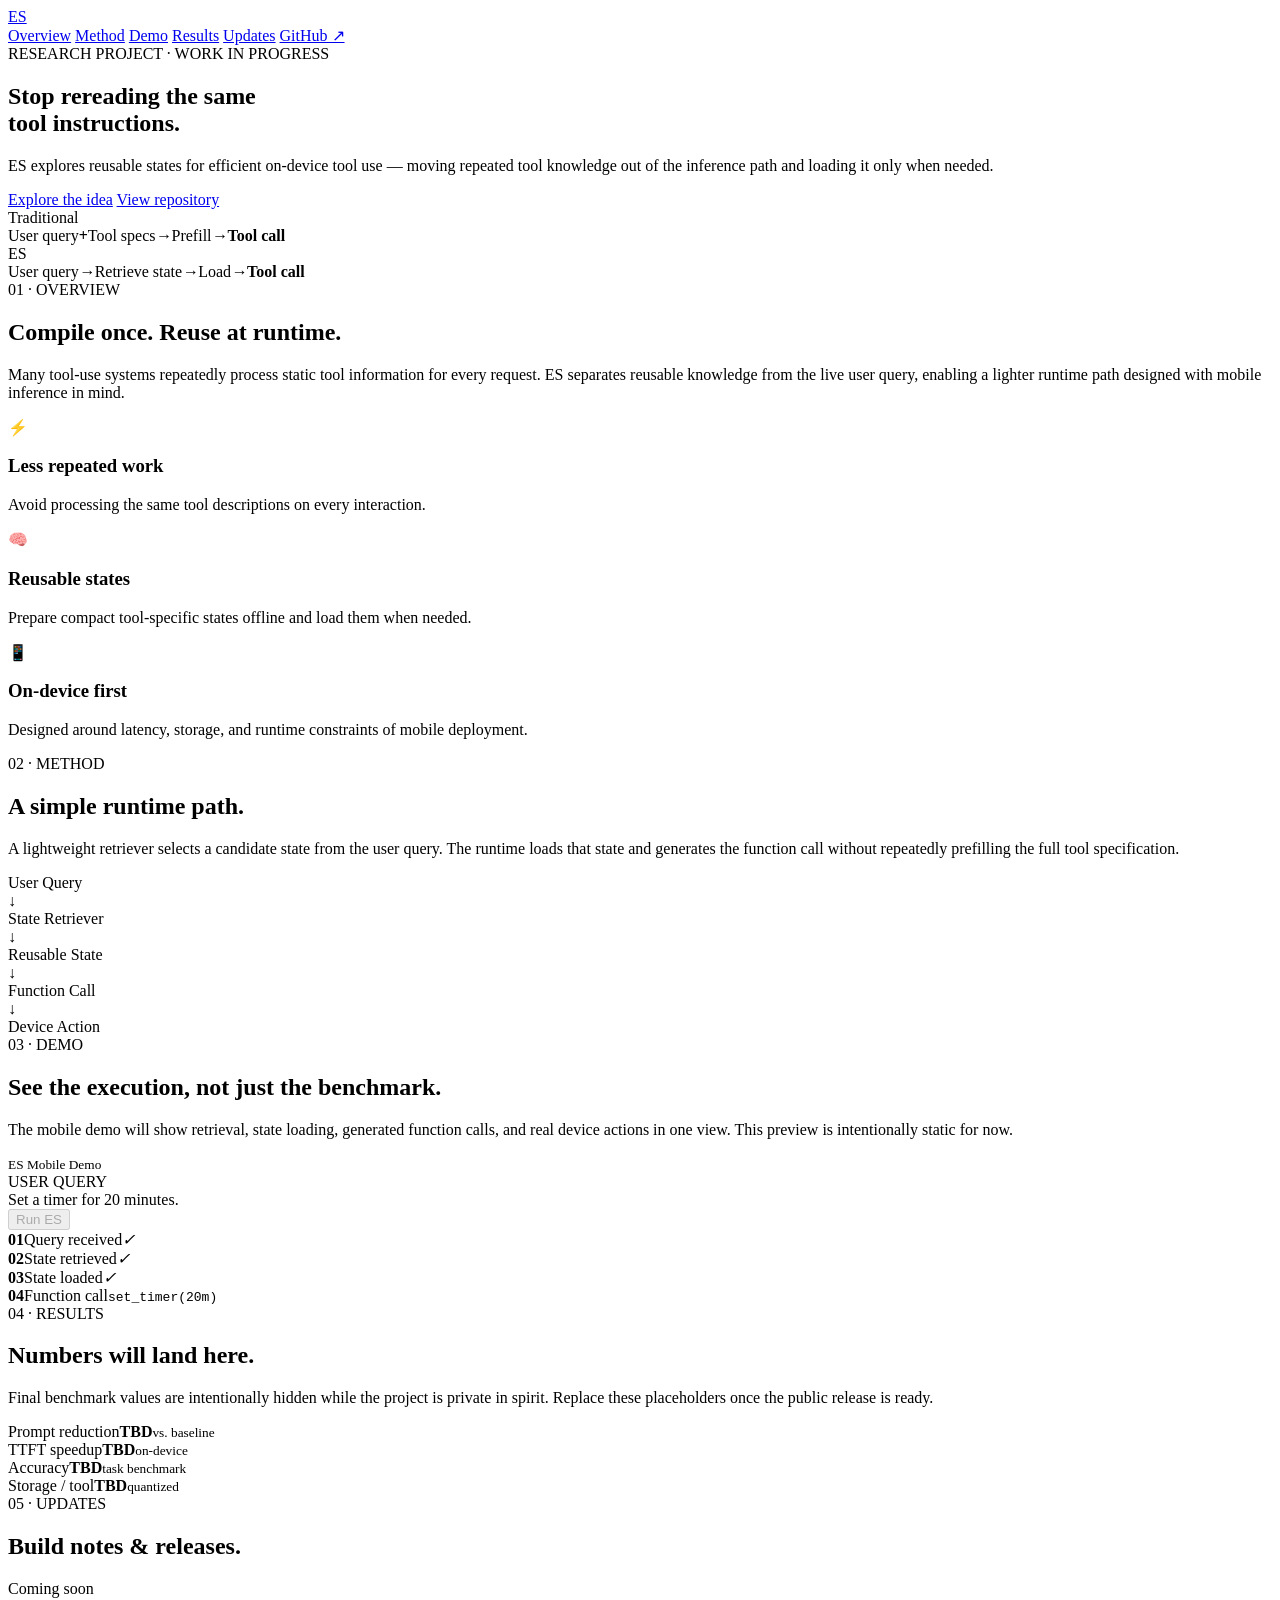
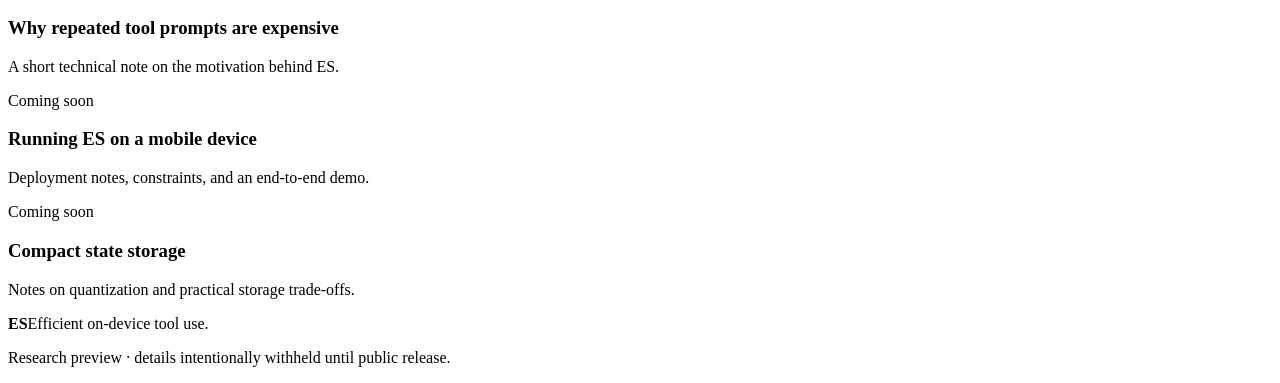
==== docs/index.html @ 01d941f5 "Add ES GitHub Pages homepage" ====
<!doctype html>
<html lang="en">
<head>
  <meta charset="utf-8" />
  <meta name="viewport" content="width=device-width, initial-scale=1" />
  <meta name="description" content="ES — efficient on-device tool use via reusable states." />
  <title>ES — Efficient On-Device Tool Use</title>
  <link rel="preconnect" href="https://fonts.googleapis.com">
  <link rel="preconnect" href="https://fonts.gstatic.com" crossorigin>
  <link href="https://fonts.googleapis.com/css2?family=Inter:wght@400;500;600;700;800&family=JetBrains+Mono:wght@400;500&display=swap" rel="stylesheet">
  <link rel="stylesheet" href="./style.css" />
</head>
<body>
  <div class="noise"></div>
  <header class="nav shell">
    <a class="brand" href="#top">ES</a>
    <nav>
      <a href="#overview">Overview</a>
      <a href="#method">Method</a>
      <a href="#demo">Demo</a>
      <a href="#results">Results</a>
      <a href="#updates">Updates</a>
      <a class="github" href="https://github.com/Agent-SK/ES">GitHub ↗</a>
    </nav>
  </header>

  <main id="top">
    <section class="hero shell">
      <div class="eyebrow">RESEARCH PROJECT · WORK IN PROGRESS</div>
      <h1>Stop rereading the same<br><span>tool instructions.</span></h1>
      <p class="lead">ES explores reusable states for efficient on-device tool use — moving repeated tool knowledge out of the inference path and loading it only when needed.</p>
      <div class="cta-row">
        <a class="button primary" href="#method">Explore the idea</a>
        <a class="button secondary" href="https://github.com/Agent-SK/ES">View repository</a>
      </div>
      <div class="hero-card">
        <div class="lane old">
          <div class="lane-label">Traditional</div>
          <div class="pipeline"><span>User query</span><b>+</b><span>Tool specs</span><i>→</i><span>Prefill</span><i>→</i><strong>Tool call</strong></div>
        </div>
        <div class="divider"></div>
        <div class="lane new">
          <div class="lane-label">ES</div>
          <div class="pipeline"><span>User query</span><i>→</i><span>Retrieve state</span><i>→</i><span>Load</span><i>→</i><strong>Tool call</strong></div>
        </div>
      </div>
    </section>

    <section id="overview" class="section shell">
      <div class="section-kicker">01 · OVERVIEW</div>
      <h2>Compile once. Reuse at runtime.</h2>
      <p class="section-copy">Many tool-use systems repeatedly process static tool information for every request. ES separates reusable knowledge from the live user query, enabling a lighter runtime path designed with mobile inference in mind.</p>
      <div class="feature-grid">
        <article><div class="icon">⚡</div><h3>Less repeated work</h3><p>Avoid processing the same tool descriptions on every interaction.</p></article>
        <article><div class="icon">🧠</div><h3>Reusable states</h3><p>Prepare compact tool-specific states offline and load them when needed.</p></article>
        <article><div class="icon">📱</div><h3>On-device first</h3><p>Designed around latency, storage, and runtime constraints of mobile deployment.</p></article>
      </div>
    </section>

    <section id="method" class="section shell split">
      <div>
        <div class="section-kicker">02 · METHOD</div>
        <h2>A simple runtime path.</h2>
        <p class="section-copy">A lightweight retriever selects a candidate state from the user query. The runtime loads that state and generates the function call without repeatedly prefilling the full tool specification.</p>
      </div>
      <div class="flow-card">
        <div class="flow-node query">User Query</div>
        <div class="arrow">↓</div>
        <div class="flow-node">State Retriever</div>
        <div class="arrow">↓</div>
        <div class="flow-node accent">Reusable State</div>
        <div class="arrow">↓</div>
        <div class="flow-node">Function Call</div>
        <div class="arrow">↓</div>
        <div class="flow-node success">Device Action</div>
      </div>
    </section>

    <section id="demo" class="section shell">
      <div class="section-kicker">03 · DEMO</div>
      <h2>See the execution, not just the benchmark.</h2>
      <p class="section-copy">The mobile demo will show retrieval, state loading, generated function calls, and real device actions in one view. This preview is intentionally static for now.</p>
      <div class="demo-window">
        <div class="window-bar"><span></span><span></span><span></span><small>ES Mobile Demo</small></div>
        <div class="demo-content">
          <div class="phone-panel">
            <div class="phone-label">USER QUERY</div>
            <div class="query-box">Set a timer for 20 minutes.</div>
            <button disabled>Run ES</button>
          </div>
          <div class="trace-panel">
            <div class="trace active"><b>01</b><span>Query received</span><em>✓</em></div>
            <div class="trace active"><b>02</b><span>State retrieved</span><em>✓</em></div>
            <div class="trace active"><b>03</b><span>State loaded</span><em>✓</em></div>
            <div class="trace"><b>04</b><span>Function call</span><code>set_timer(20m)</code></div>
          </div>
        </div>
      </div>
    </section>

    <section id="results" class="section shell">
      <div class="section-kicker">04 · RESULTS</div>
      <h2>Numbers will land here.</h2>
      <p class="section-copy">Final benchmark values are intentionally hidden while the project is private in spirit. Replace these placeholders once the public release is ready.</p>
      <div class="metrics">
        <div class="metric"><span>Prompt reduction</span><strong>TBD</strong><small>vs. baseline</small></div>
        <div class="metric"><span>TTFT speedup</span><strong>TBD</strong><small>on-device</small></div>
        <div class="metric"><span>Accuracy</span><strong>TBD</strong><small>task benchmark</small></div>
        <div class="metric"><span>Storage / tool</span><strong>TBD</strong><small>quantized</small></div>
      </div>
    </section>

    <section id="updates" class="section shell">
      <div class="section-kicker">05 · UPDATES</div>
      <h2>Build notes & releases.</h2>
      <div class="posts">
        <article><time>Coming soon</time><h3>Why repeated tool prompts are expensive</h3><p>A short technical note on the motivation behind ES.</p></article>
        <article><time>Coming soon</time><h3>Running ES on a mobile device</h3><p>Deployment notes, constraints, and an end-to-end demo.</p></article>
        <article><time>Coming soon</time><h3>Compact state storage</h3><p>Notes on quantization and practical storage trade-offs.</p></article>
      </div>
    </section>
  </main>

  <footer class="shell">
    <div><b>ES</b><span>Efficient on-device tool use.</span></div>
    <p>Research preview · details intentionally withheld until public release.</p>
  </footer>
</body>
</html>
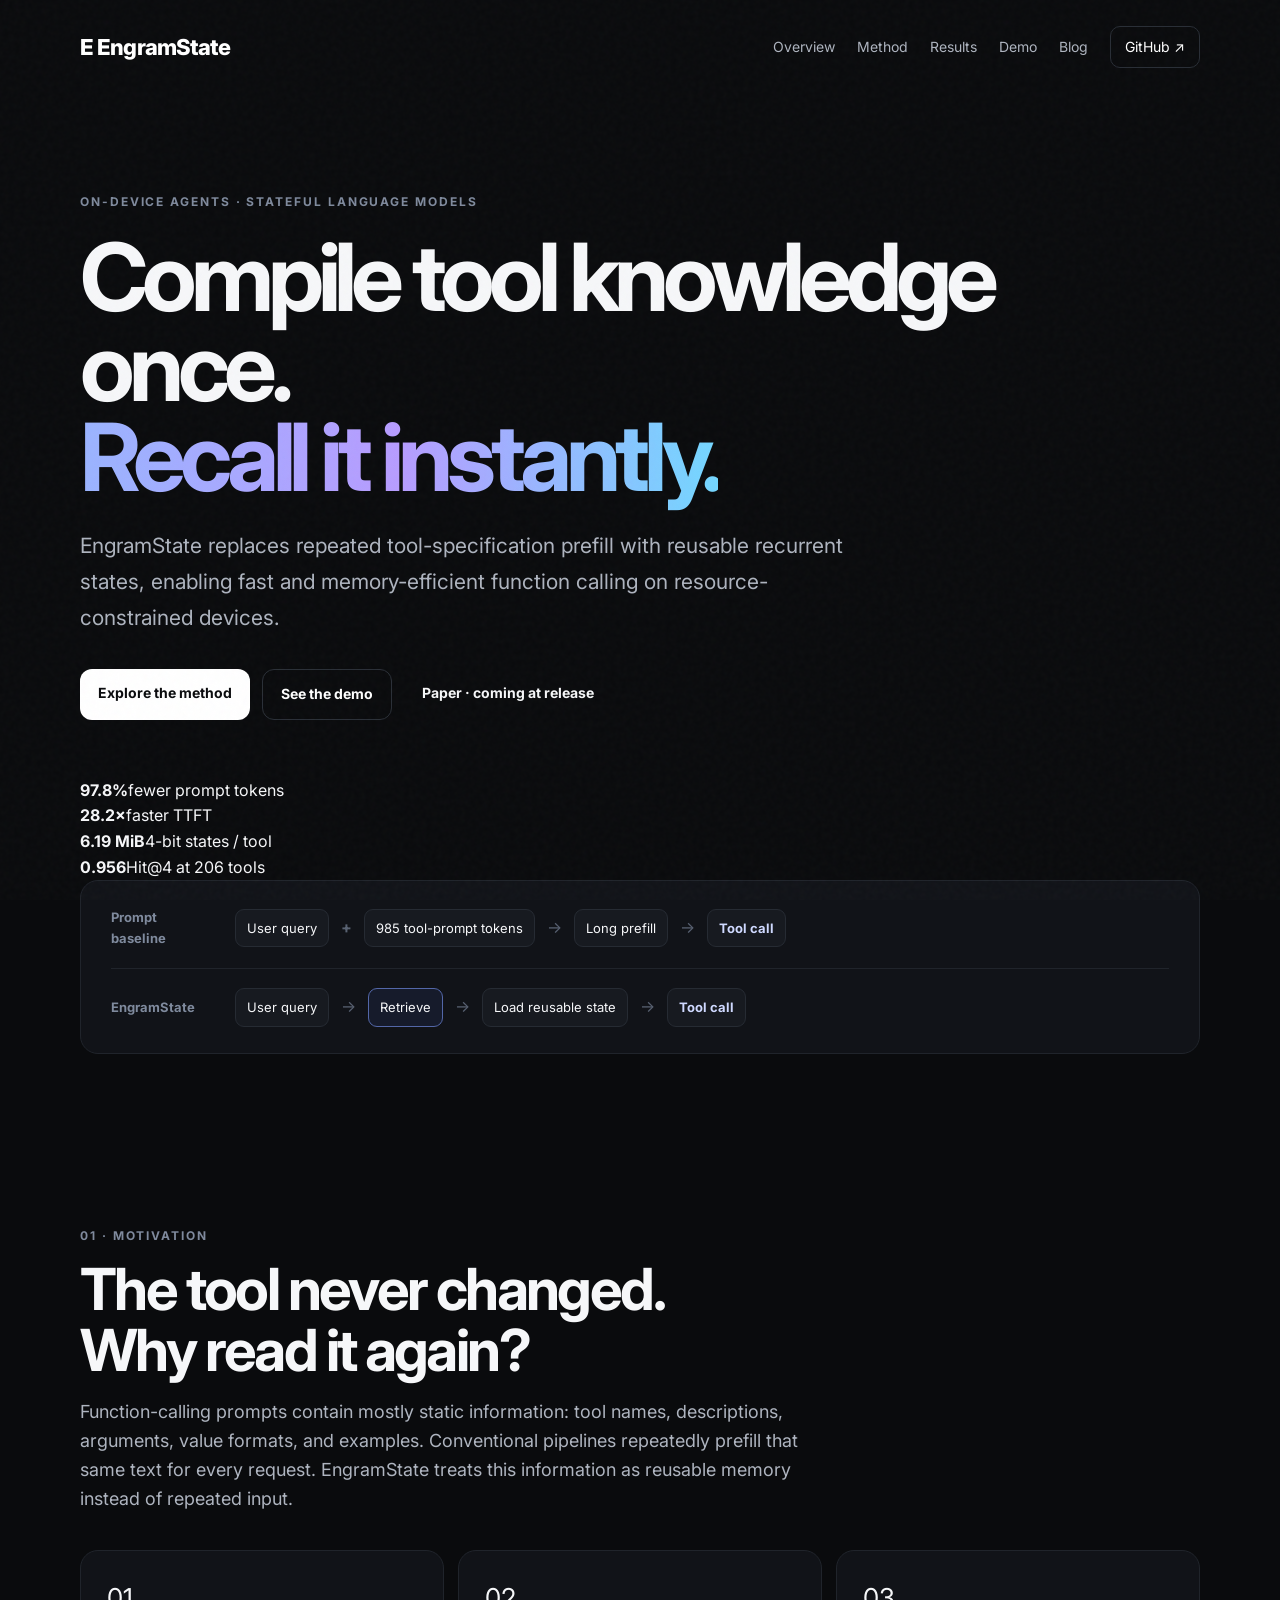
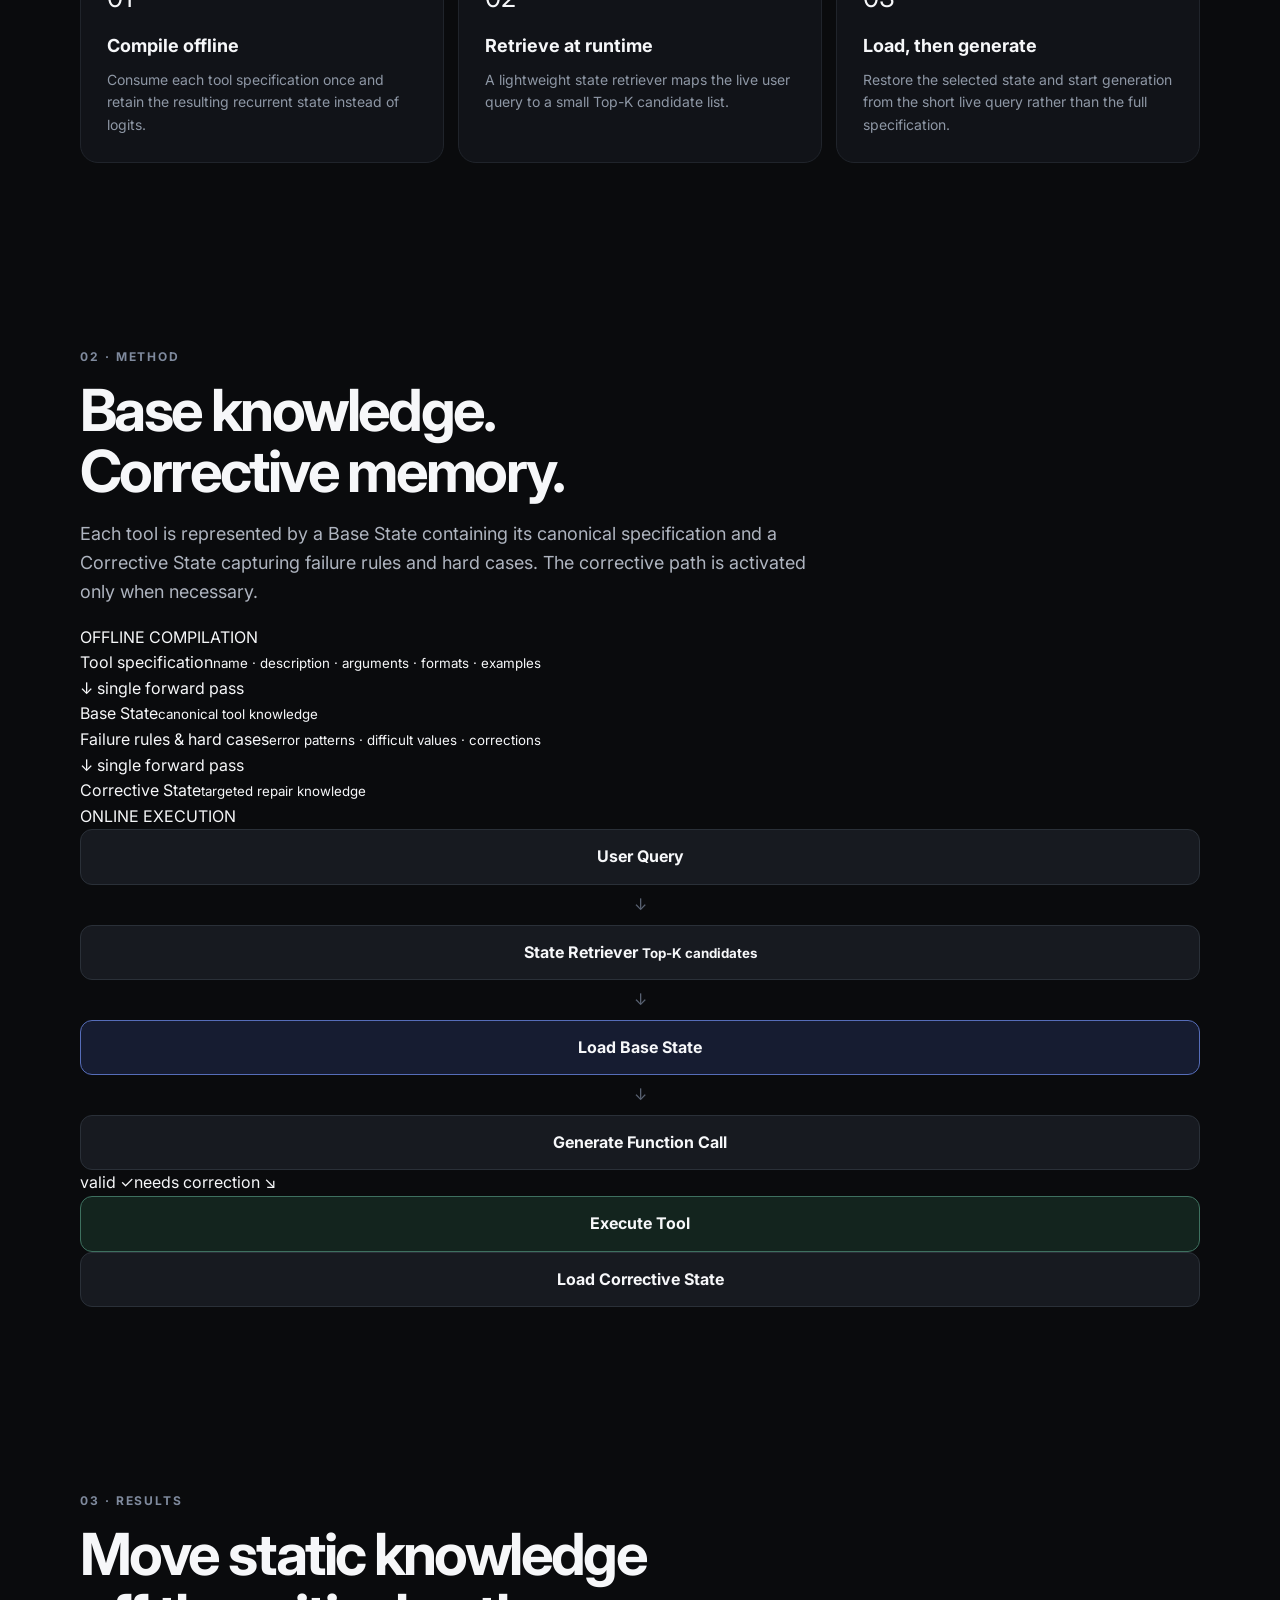
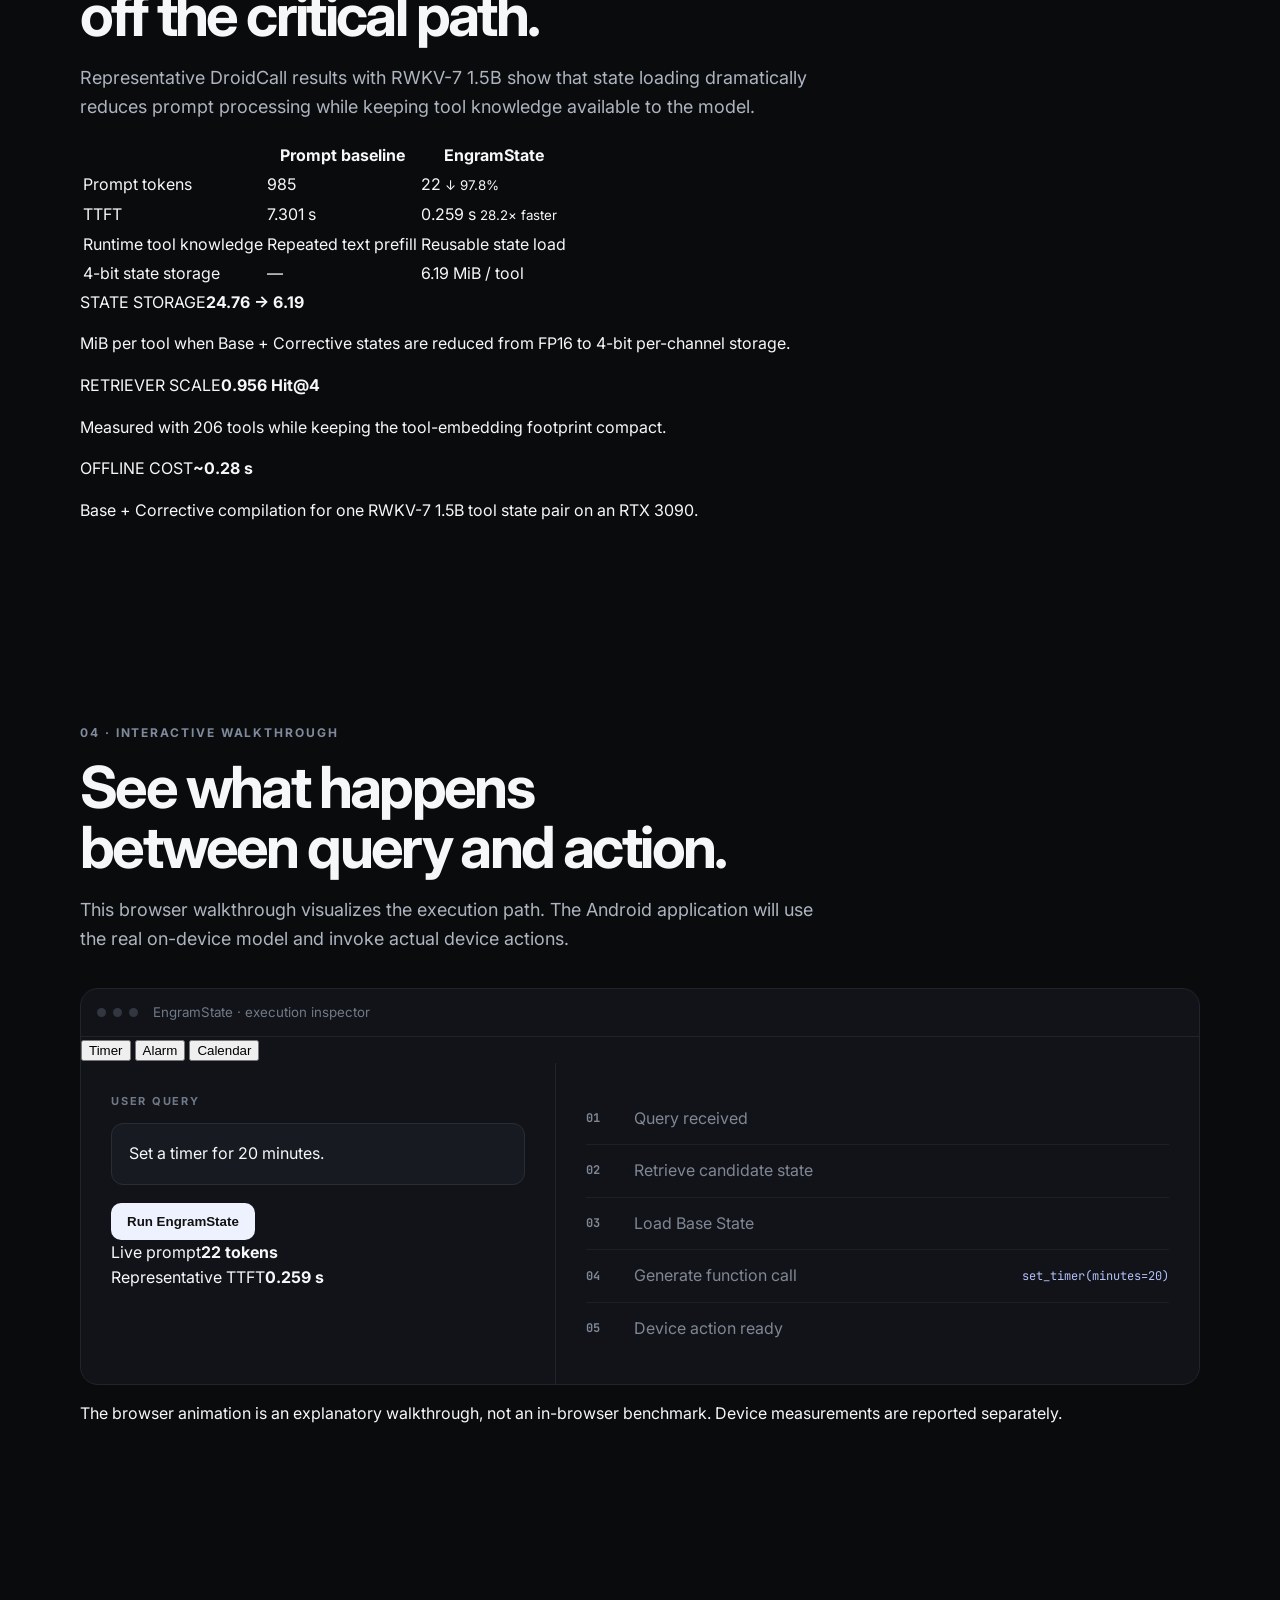
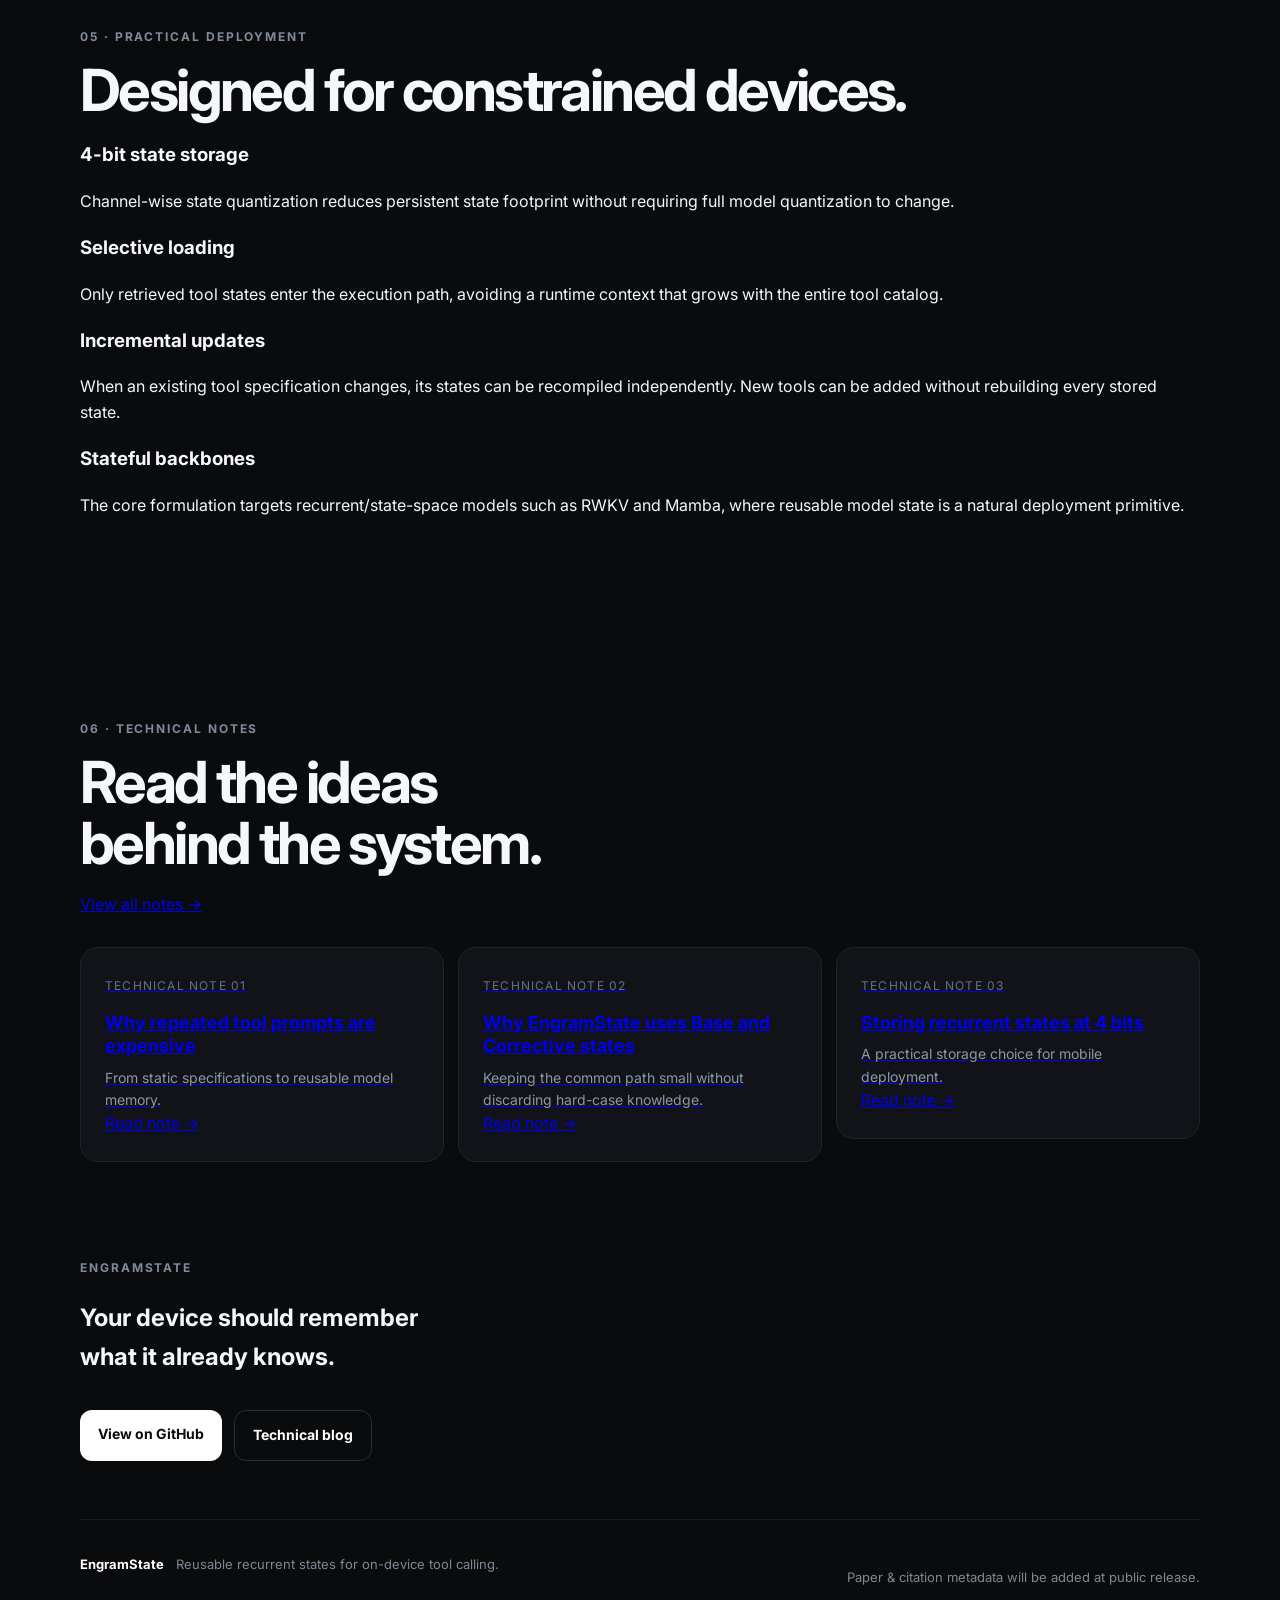
==== commit 73aa4a30: "Turn project page into EngramState release site" ====
--- a/docs/index.html
+++ b/docs/index.html
@@ -3,127 +3,192 @@
 <head>
   <meta charset="utf-8" />
   <meta name="viewport" content="width=device-width, initial-scale=1" />
-  <meta name="description" content="ES — efficient on-device tool use via reusable states." />
-  <title>ES — Efficient On-Device Tool Use</title>
+  <meta name="description" content="EngramState — reusable recurrent states for fast, memory-efficient on-device tool calling." />
+  <meta property="og:title" content="EngramState" />
+  <meta property="og:description" content="Compile tool knowledge once. Recall it instantly." />
+  <meta property="og:type" content="website" />
+  <title>EngramState — Reusable Recurrent States for On-Device Tool Calling</title>
   <link rel="preconnect" href="https://fonts.googleapis.com">
   <link rel="preconnect" href="https://fonts.gstatic.com" crossorigin>
-  <link href="https://fonts.googleapis.com/css2?family=Inter:wght@400;500;600;700;800&family=JetBrains+Mono:wght@400;500&display=swap" rel="stylesheet">
+  <link href="https://fonts.googleapis.com/css2?family=Inter:wght@400;500;600;700;800&family=JetBrains+Mono:wght@400;500;600&display=swap" rel="stylesheet">
   <link rel="stylesheet" href="./style.css" />
 </head>
 <body>
   <div class="noise"></div>
   <header class="nav shell">
-    <a class="brand" href="#top">ES</a>
+    <a class="brand" href="#top"><span class="brand-mark">E</span> EngramState</a>
     <nav>
       <a href="#overview">Overview</a>
       <a href="#method">Method</a>
+      <a href="#results">Results</a>
       <a href="#demo">Demo</a>
-      <a href="#results">Results</a>
-      <a href="#updates">Updates</a>
+      <a href="./blog/">Blog</a>
       <a class="github" href="https://github.com/Agent-SK/ES">GitHub ↗</a>
     </nav>
   </header>
 
   <main id="top">
     <section class="hero shell">
-      <div class="eyebrow">RESEARCH PROJECT · WORK IN PROGRESS</div>
-      <h1>Stop rereading the same<br><span>tool instructions.</span></h1>
-      <p class="lead">ES explores reusable states for efficient on-device tool use — moving repeated tool knowledge out of the inference path and loading it only when needed.</p>
+      <div class="eyebrow">ON-DEVICE AGENTS · STATEFUL LANGUAGE MODELS</div>
+      <h1>Compile tool knowledge once.<br><span>Recall it instantly.</span></h1>
+      <p class="lead">EngramState replaces repeated tool-specification prefill with reusable recurrent states, enabling fast and memory-efficient function calling on resource-constrained devices.</p>
       <div class="cta-row">
-        <a class="button primary" href="#method">Explore the idea</a>
-        <a class="button secondary" href="https://github.com/Agent-SK/ES">View repository</a>
+        <a class="button primary" href="#method">Explore the method</a>
+        <a class="button secondary" href="#demo">See the demo</a>
+        <a class="button ghost disabled" aria-disabled="true">Paper · coming at release</a>
       </div>
+
+      <div class="hero-metrics">
+        <div><strong>97.8%</strong><span>fewer prompt tokens</span></div>
+        <div><strong>28.2×</strong><span>faster TTFT</span></div>
+        <div><strong>6.19 MiB</strong><span>4-bit states / tool</span></div>
+        <div><strong>0.956</strong><span>Hit@4 at 206 tools</span></div>
+      </div>
+
       <div class="hero-card">
         <div class="lane old">
-          <div class="lane-label">Traditional</div>
-          <div class="pipeline"><span>User query</span><b>+</b><span>Tool specs</span><i>→</i><span>Prefill</span><i>→</i><strong>Tool call</strong></div>
+          <div class="lane-label">Prompt baseline</div>
+          <div class="pipeline"><span>User query</span><b>+</b><span class="hot">985 tool-prompt tokens</span><i>→</i><span>Long prefill</span><i>→</i><strong>Tool call</strong></div>
         </div>
         <div class="divider"></div>
         <div class="lane new">
-          <div class="lane-label">ES</div>
-          <div class="pipeline"><span>User query</span><i>→</i><span>Retrieve state</span><i>→</i><span>Load</span><i>→</i><strong>Tool call</strong></div>
+          <div class="lane-label">EngramState</div>
+          <div class="pipeline"><span>User query</span><i>→</i><span>Retrieve</span><i>→</i><span class="cool">Load reusable state</span><i>→</i><strong>Tool call</strong></div>
         </div>
       </div>
     </section>
 
     <section id="overview" class="section shell">
-      <div class="section-kicker">01 · OVERVIEW</div>
-      <h2>Compile once. Reuse at runtime.</h2>
-      <p class="section-copy">Many tool-use systems repeatedly process static tool information for every request. ES separates reusable knowledge from the live user query, enabling a lighter runtime path designed with mobile inference in mind.</p>
+      <div class="section-kicker">01 · MOTIVATION</div>
+      <h2>The tool never changed.<br>Why read it again?</h2>
+      <p class="section-copy">Function-calling prompts contain mostly static information: tool names, descriptions, arguments, value formats, and examples. Conventional pipelines repeatedly prefill that same text for every request. EngramState treats this information as reusable memory instead of repeated input.</p>
       <div class="feature-grid">
-        <article><div class="icon">⚡</div><h3>Less repeated work</h3><p>Avoid processing the same tool descriptions on every interaction.</p></article>
-        <article><div class="icon">🧠</div><h3>Reusable states</h3><p>Prepare compact tool-specific states offline and load them when needed.</p></article>
-        <article><div class="icon">📱</div><h3>On-device first</h3><p>Designed around latency, storage, and runtime constraints of mobile deployment.</p></article>
+        <article><div class="icon">01</div><h3>Compile offline</h3><p>Consume each tool specification once and retain the resulting recurrent state instead of logits.</p></article>
+        <article><div class="icon">02</div><h3>Retrieve at runtime</h3><p>A lightweight state retriever maps the live user query to a small Top-K candidate list.</p></article>
+        <article><div class="icon">03</div><h3>Load, then generate</h3><p>Restore the selected state and start generation from the short live query rather than the full specification.</p></article>
       </div>
     </section>
 
-    <section id="method" class="section shell split">
-      <div>
-        <div class="section-kicker">02 · METHOD</div>
-        <h2>A simple runtime path.</h2>
-        <p class="section-copy">A lightweight retriever selects a candidate state from the user query. The runtime loads that state and generates the function call without repeatedly prefilling the full tool specification.</p>
+    <section id="method" class="section shell">
+      <div class="section-kicker">02 · METHOD</div>
+      <div class="section-heading-row">
+        <div><h2>Base knowledge.<br>Corrective memory.</h2></div>
+        <p class="section-copy">Each tool is represented by a Base State containing its canonical specification and a Corrective State capturing failure rules and hard cases. The corrective path is activated only when necessary.</p>
       </div>
-      <div class="flow-card">
-        <div class="flow-node query">User Query</div>
-        <div class="arrow">↓</div>
-        <div class="flow-node">State Retriever</div>
-        <div class="arrow">↓</div>
-        <div class="flow-node accent">Reusable State</div>
-        <div class="arrow">↓</div>
-        <div class="flow-node">Function Call</div>
-        <div class="arrow">↓</div>
-        <div class="flow-node success">Device Action</div>
-      </div>
-    </section>
 
-    <section id="demo" class="section shell">
-      <div class="section-kicker">03 · DEMO</div>
-      <h2>See the execution, not just the benchmark.</h2>
-      <p class="section-copy">The mobile demo will show retrieval, state loading, generated function calls, and real device actions in one view. This preview is intentionally static for now.</p>
-      <div class="demo-window">
-        <div class="window-bar"><span></span><span></span><span></span><small>ES Mobile Demo</small></div>
-        <div class="demo-content">
-          <div class="phone-panel">
-            <div class="phone-label">USER QUERY</div>
-            <div class="query-box">Set a timer for 20 minutes.</div>
-            <button disabled>Run ES</button>
-          </div>
-          <div class="trace-panel">
-            <div class="trace active"><b>01</b><span>Query received</span><em>✓</em></div>
-            <div class="trace active"><b>02</b><span>State retrieved</span><em>✓</em></div>
-            <div class="trace active"><b>03</b><span>State loaded</span><em>✓</em></div>
-            <div class="trace"><b>04</b><span>Function call</span><code>set_timer(20m)</code></div>
-          </div>
+      <div class="method-board">
+        <div class="offline-column">
+          <div class="board-label">OFFLINE COMPILATION</div>
+          <div class="spec-card"><span>Tool specification</span><small>name · description · arguments · formats · examples</small></div>
+          <div class="small-arrow">↓ single forward pass</div>
+          <div class="state-card base"><span>Base State</span><small>canonical tool knowledge</small></div>
+          <div class="spec-card muted"><span>Failure rules & hard cases</span><small>error patterns · difficult values · corrections</small></div>
+          <div class="small-arrow">↓ single forward pass</div>
+          <div class="state-card corrective"><span>Corrective State</span><small>targeted repair knowledge</small></div>
+        </div>
+        <div class="runtime-column">
+          <div class="board-label">ONLINE EXECUTION</div>
+          <div class="flow-node query">User Query</div>
+          <div class="arrow">↓</div>
+          <div class="flow-node">State Retriever <small>Top-K candidates</small></div>
+          <div class="arrow">↓</div>
+          <div class="flow-node accent">Load Base State</div>
+          <div class="arrow">↓</div>
+          <div class="flow-node">Generate Function Call</div>
+          <div class="fork"><span>valid ✓</span><span>needs correction ↘</span></div>
+          <div class="runtime-bottom"><div class="flow-node success">Execute Tool</div><div class="flow-node corrective-node">Load Corrective State</div></div>
         </div>
       </div>
     </section>
 
     <section id="results" class="section shell">
-      <div class="section-kicker">04 · RESULTS</div>
-      <h2>Numbers will land here.</h2>
-      <p class="section-copy">Final benchmark values are intentionally hidden while the project is private in spirit. Replace these placeholders once the public release is ready.</p>
-      <div class="metrics">
-        <div class="metric"><span>Prompt reduction</span><strong>TBD</strong><small>vs. baseline</small></div>
-        <div class="metric"><span>TTFT speedup</span><strong>TBD</strong><small>on-device</small></div>
-        <div class="metric"><span>Accuracy</span><strong>TBD</strong><small>task benchmark</small></div>
-        <div class="metric"><span>Storage / tool</span><strong>TBD</strong><small>quantized</small></div>
+      <div class="section-kicker">03 · RESULTS</div>
+      <h2>Move static knowledge<br>off the critical path.</h2>
+      <p class="section-copy">Representative DroidCall results with RWKV-7 1.5B show that state loading dramatically reduces prompt processing while keeping tool knowledge available to the model.</p>
+
+      <div class="comparison-table-wrap">
+        <table class="comparison-table">
+          <thead><tr><th></th><th>Prompt baseline</th><th>EngramState</th></tr></thead>
+          <tbody>
+            <tr><td>Prompt tokens</td><td>985</td><td class="win">22 <small>↓ 97.8%</small></td></tr>
+            <tr><td>TTFT</td><td>7.301 s</td><td class="win">0.259 s <small>28.2× faster</small></td></tr>
+            <tr><td>Runtime tool knowledge</td><td>Repeated text prefill</td><td class="win">Reusable state load</td></tr>
+            <tr><td>4-bit state storage</td><td>—</td><td class="win">6.19 MiB / tool</td></tr>
+          </tbody>
+        </table>
+      </div>
+
+      <div class="results-grid">
+        <article><span class="mini-label">STATE STORAGE</span><strong>24.76 → 6.19</strong><p>MiB per tool when Base + Corrective states are reduced from FP16 to 4-bit per-channel storage.</p></article>
+        <article><span class="mini-label">RETRIEVER SCALE</span><strong>0.956 Hit@4</strong><p>Measured with 206 tools while keeping the tool-embedding footprint compact.</p></article>
+        <article><span class="mini-label">OFFLINE COST</span><strong>~0.28 s</strong><p>Base + Corrective compilation for one RWKV-7 1.5B tool state pair on an RTX 3090.</p></article>
       </div>
     </section>
 
-    <section id="updates" class="section shell">
-      <div class="section-kicker">05 · UPDATES</div>
-      <h2>Build notes & releases.</h2>
+    <section id="demo" class="section shell">
+      <div class="section-kicker">04 · INTERACTIVE WALKTHROUGH</div>
+      <h2>See what happens<br>between query and action.</h2>
+      <p class="section-copy">This browser walkthrough visualizes the execution path. The Android application will use the real on-device model and invoke actual device actions.</p>
+
+      <div class="demo-window">
+        <div class="window-bar"><span></span><span></span><span></span><small>EngramState · execution inspector</small></div>
+        <div class="demo-toolbar">
+          <button class="example-chip active" data-example="timer">Timer</button>
+          <button class="example-chip" data-example="alarm">Alarm</button>
+          <button class="example-chip" data-example="calendar">Calendar</button>
+        </div>
+        <div class="demo-content">
+          <div class="phone-panel">
+            <div class="phone-label">USER QUERY</div>
+            <div id="demo-query" class="query-box">Set a timer for 20 minutes.</div>
+            <button id="run-demo">Run EngramState</button>
+            <div class="demo-stat-row"><span>Live prompt</span><strong>22 tokens</strong></div>
+            <div class="demo-stat-row"><span>Representative TTFT</span><strong>0.259 s</strong></div>
+          </div>
+          <div class="trace-panel" id="trace-panel">
+            <div class="trace"><b>01</b><span>Query received</span><em></em></div>
+            <div class="trace"><b>02</b><span>Retrieve candidate state</span><em></em></div>
+            <div class="trace"><b>03</b><span>Load Base State</span><em></em></div>
+            <div class="trace"><b>04</b><span>Generate function call</span><code id="demo-call">set_timer(minutes=20)</code></div>
+            <div class="trace"><b>05</b><span>Device action ready</span><em></em></div>
+          </div>
+        </div>
+      </div>
+      <p class="demo-note">The browser animation is an explanatory walkthrough, not an in-browser benchmark. Device measurements are reported separately.</p>
+    </section>
+
+    <section class="section shell storage-section">
+      <div class="section-kicker">05 · PRACTICAL DEPLOYMENT</div>
+      <h2>Designed for constrained devices.</h2>
+      <div class="deployment-grid">
+        <article><h3>4-bit state storage</h3><p>Channel-wise state quantization reduces persistent state footprint without requiring full model quantization to change.</p></article>
+        <article><h3>Selective loading</h3><p>Only retrieved tool states enter the execution path, avoiding a runtime context that grows with the entire tool catalog.</p></article>
+        <article><h3>Incremental updates</h3><p>When an existing tool specification changes, its states can be recompiled independently. New tools can be added without rebuilding every stored state.</p></article>
+        <article><h3>Stateful backbones</h3><p>The core formulation targets recurrent/state-space models such as RWKV and Mamba, where reusable model state is a natural deployment primitive.</p></article>
+      </div>
+    </section>
+
+    <section id="blog" class="section shell">
+      <div class="section-kicker">06 · TECHNICAL NOTES</div>
+      <div class="section-heading-row"><h2>Read the ideas<br>behind the system.</h2><a class="text-link" href="./blog/">View all notes →</a></div>
       <div class="posts">
-        <article><time>Coming soon</time><h3>Why repeated tool prompts are expensive</h3><p>A short technical note on the motivation behind ES.</p></article>
-        <article><time>Coming soon</time><h3>Running ES on a mobile device</h3><p>Deployment notes, constraints, and an end-to-end demo.</p></article>
-        <article><time>Coming soon</time><h3>Compact state storage</h3><p>Notes on quantization and practical storage trade-offs.</p></article>
+        <a href="./blog/why-reusable-states.html"><article><time>Technical note 01</time><h3>Why repeated tool prompts are expensive</h3><p>From static specifications to reusable model memory.</p><span>Read note →</span></article></a>
+        <a href="./blog/base-corrective.html"><article><time>Technical note 02</time><h3>Why EngramState uses Base and Corrective states</h3><p>Keeping the common path small without discarding hard-case knowledge.</p><span>Read note →</span></article></a>
+        <a href="./blog/four-bit-states.html"><article><time>Technical note 03</time><h3>Storing recurrent states at 4 bits</h3><p>A practical storage choice for mobile deployment.</p><span>Read note →</span></article></a>
       </div>
+    </section>
+
+    <section class="closing shell">
+      <div><span class="section-kicker">ENGRAMSTATE</span><h2>Your device should remember<br>what it already knows.</h2></div>
+      <div class="cta-row"><a class="button primary" href="https://github.com/Agent-SK/ES">View on GitHub</a><a class="button secondary" href="./blog/">Technical blog</a></div>
     </section>
   </main>
 
   <footer class="shell">
-    <div><b>ES</b><span>Efficient on-device tool use.</span></div>
-    <p>Research preview · details intentionally withheld until public release.</p>
+    <div><b>EngramState</b><span>Reusable recurrent states for on-device tool calling.</span></div>
+    <p>Paper & citation metadata will be added at public release.</p>
   </footer>
+
+  <script src="./script.js"></script>
 </body>
 </html>
--- a/docs/style.css
+++ b/docs/style.css
@@ -0,0 +1 @@
+*{box-sizing:border-box}html{scroll-behavior:smooth}body{margin:0;font-family:Inter,system-ui,-apple-system,BlinkMacSystemFont,"Segoe UI",sans-serif;background:#0a0b0d;color:#f6f7f9;line-height:1.6}.noise{position:fixed;inset:0;pointer-events:none;opacity:.035;background-image:url("data:image/svg+xml,%3Csvg viewBox='0 0 180 180' xmlns='http://www.w3.org/2000/svg'%3E%3Cfilter id='n'%3E%3CfeTurbulence type='fractalNoise' baseFrequency='.9' numOctaves='2' stitchTiles='stitch'/%3E%3C/filter%3E%3Crect width='100%25' height='100%25' filter='url(%23n)' opacity='.8'/%3E%3C/svg%3E")}.shell{width:min(1120px,calc(100% - 40px));margin:0 auto}.nav{display:flex;align-items:center;justify-content:space-between;padding:26px 0;position:relative;z-index:3}.brand{font-size:22px;font-weight:800;color:#fff;text-decoration:none;letter-spacing:-.04em}.nav nav{display:flex;gap:22px;align-items:center}.nav nav a{font-size:14px;color:#aeb4bf;text-decoration:none}.nav nav a:hover{color:#fff}.nav .github{padding:9px 14px;border:1px solid #2a2f37;border-radius:10px;color:#fff}.hero{padding:98px 0 80px}.eyebrow,.section-kicker{font-size:12px;font-weight:700;letter-spacing:.16em;color:#7f8a9d}.hero h1{font-size:clamp(52px,8vw,94px);line-height:.96;letter-spacing:-.065em;margin:20px 0 26px;max-width:1000px}.hero h1 span{background:linear-gradient(90deg,#9ab4ff,#b79cff,#73d7ff);-webkit-background-clip:text;background-clip:text;color:transparent}.lead{max-width:790px;font-size:21px;color:#aeb4bf;line-height:1.7}.cta-row{display:flex;gap:12px;margin:34px 0 58px}.button{display:inline-block;text-decoration:none;padding:13px 18px;border-radius:12px;font-size:14px;font-weight:700}.primary{background:#fff;color:#0a0b0d}.secondary{border:1px solid #2a2f37;color:#fff}.hero-card,.flow-card,.demo-window,.feature-grid article,.metric,.posts article{background:#111318;border:1px solid #20242b;border-radius:18px}.hero-card{padding:26px 30px}.lane{display:flex;align-items:center;gap:32px}.lane-label{width:92px;font-size:13px;color:#7f8a9d;font-weight:700}.pipeline{display:flex;align-items:center;gap:12px;flex-wrap:wrap}.pipeline span,.pipeline strong{padding:8px 11px;border-radius:9px;background:#171a20;border:1px solid #262b33;font-size:13px}.pipeline strong{color:#cfd9ff}.pipeline i{font-style:normal;color:#596272}.pipeline b{color:#596272}.divider{height:1px;background:#20242b;margin:19px 0}.new .pipeline span:nth-of-type(2){border-color:#5367a8;background:#161b2b}.section{padding:92px 0}.section h2{font-size:clamp(36px,5vw,58px);letter-spacing:-.045em;line-height:1.05;margin:14px 0 18px}.section-copy{max-width:760px;color:#aeb4bf;font-size:18px}.feature-grid{display:grid;grid-template-columns:repeat(3,1fr);gap:14px;margin-top:36px;background:none;border:0}.feature-grid article{padding:26px}.feature-grid .icon{font-size:26px}.feature-grid h3{font-size:18px;margin:14px 0 8px}.feature-grid p{margin:0;color:#8e97a5;font-size:14px}.split{display:grid;grid-template-columns:1.1fr .9fr;gap:64px;align-items:center}.flow-card{padding:28px}.flow-node{padding:14px 16px;text-align:center;border-radius:12px;border:1px solid #2a3038;background:#171a20;font-weight:700}.flow-node.accent{border-color:#566db9;background:#161c31}.flow-node.success{border-color:#3e705f;background:#13241e}.arrow{text-align:center;color:#596272;padding:7px}.demo-window{overflow:hidden;margin-top:34px}.window-bar{height:48px;border-bottom:1px solid #20242b;display:flex;align-items:center;gap:7px;padding:0 16px}.window-bar span{width:9px;height:9px;border-radius:50%;background:#313641}.window-bar small{margin-left:8px;color:#707987}.demo-content{display:grid;grid-template-columns:.85fr 1.15fr}.phone-panel,.trace-panel{padding:30px}.phone-panel{border-right:1px solid #20242b}.phone-label{font-size:11px;letter-spacing:.16em;color:#707987;font-weight:700}.query-box{margin:13px 0 18px;padding:17px;border-radius:12px;background:#171a20;border:1px solid #292e36}.phone-panel button{border:0;border-radius:10px;padding:11px 16px;font-weight:700;background:#eef2ff;color:#111}.trace{display:grid;grid-template-columns:36px 1fr auto;gap:12px;align-items:center;padding:13px 0;border-bottom:1px solid #1d2127;color:#7f8794}.trace:last-child{border-bottom:0}.trace b{font-family:"JetBrains Mono",monospace;font-size:12px}.trace.active{color:#dfe5ef}.trace em{font-style:normal;color:#78d6aa}.trace code{font-family:"JetBrains Mono",monospace;font-size:12px;color:#b4c2f9}.metrics{display:grid;grid-template-columns:repeat(4,1fr);gap:14px;margin-top:34px}.metric{padding:24px}.metric span,.metric small{display:block;color:#7f8794}.metric strong{display:block;font-size:38px;letter-spacing:-.04em;margin:12px 0 3px}.posts{display:grid;grid-template-columns:repeat(3,1fr);gap:14px;margin-top:30px}.posts article{padding:24px}.posts time{font-size:12px;color:#687180;text-transform:uppercase;letter-spacing:.1em}.posts h3{font-size:18px;line-height:1.3;margin:13px 0 9px}.posts p{color:#8e97a5;font-size:14px;margin:0}footer{padding:34px 0 60px;border-top:1px solid #181b20;display:flex;justify-content:space-between;gap:30px;color:#7f8794;font-size:13px}footer div{display:flex;gap:12px}footer b{color:#fff}@media(max-width:820px){.nav nav a:not(.github){display:none}.hero{padding-top:64px}.hero-card{padding:20px}.lane{align-items:flex-start;flex-direction:column;gap:12px}.lane-label{width:auto}.split,.demo-content{grid-template-columns:1fr}.phone-panel{border-right:0;border-bottom:1px solid #20242b}.feature-grid,.metrics,.posts{grid-template-columns:1fr}.section{padding:68px 0}.lead,.section-copy{font-size:16px}.cta-row{flex-wrap:wrap}footer{flex-direction:column}}
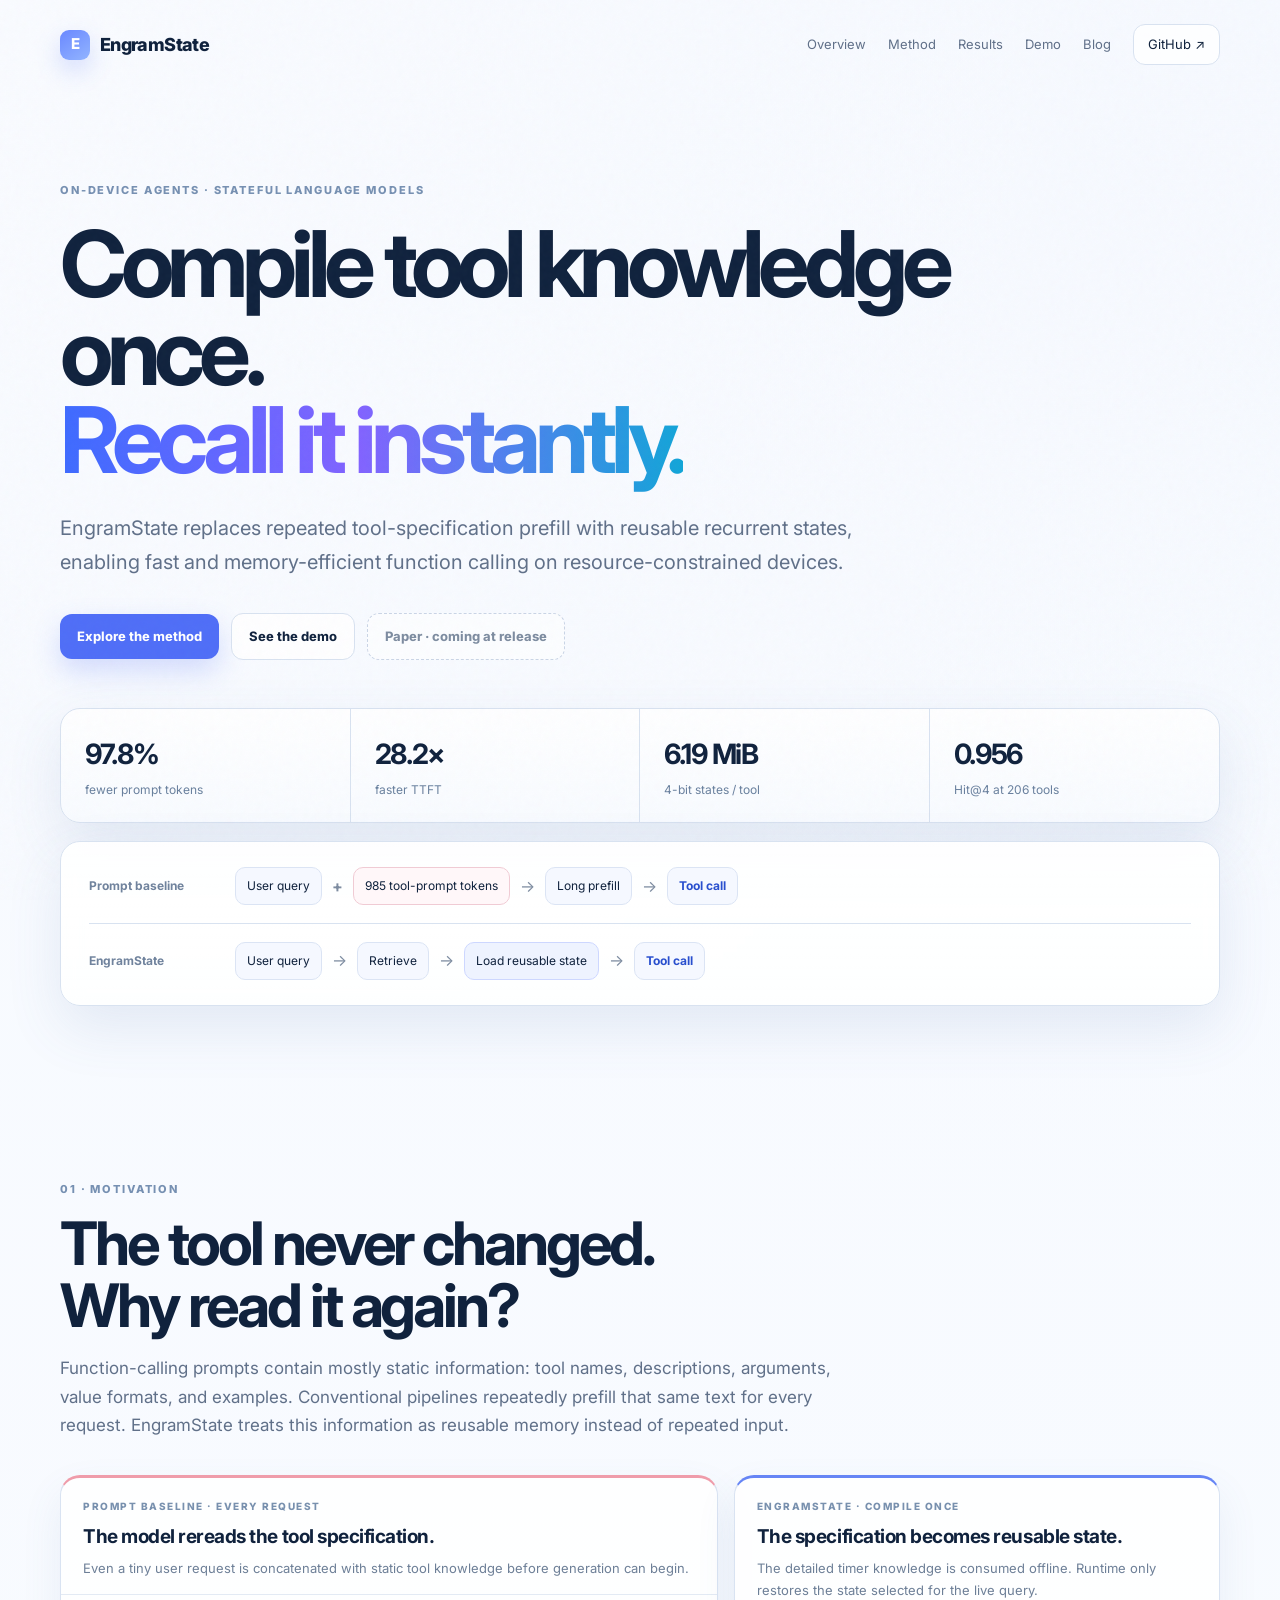
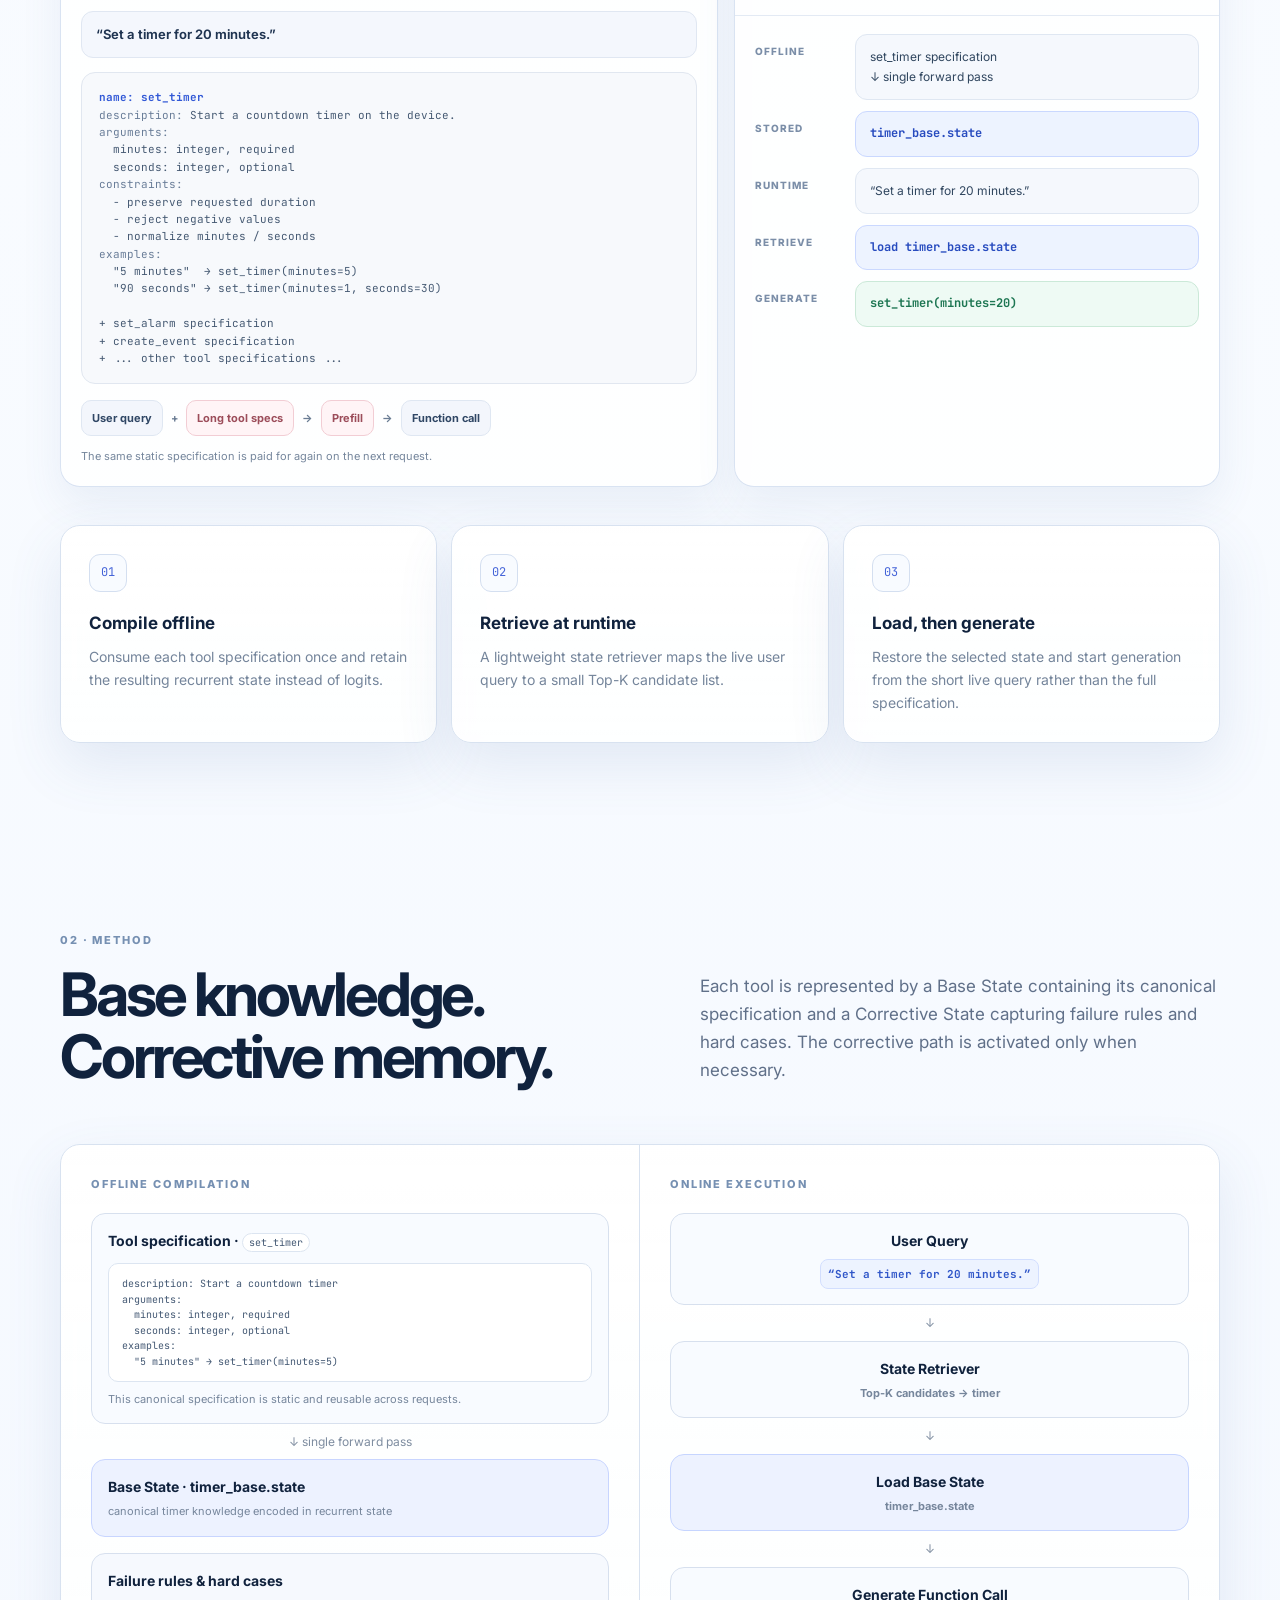
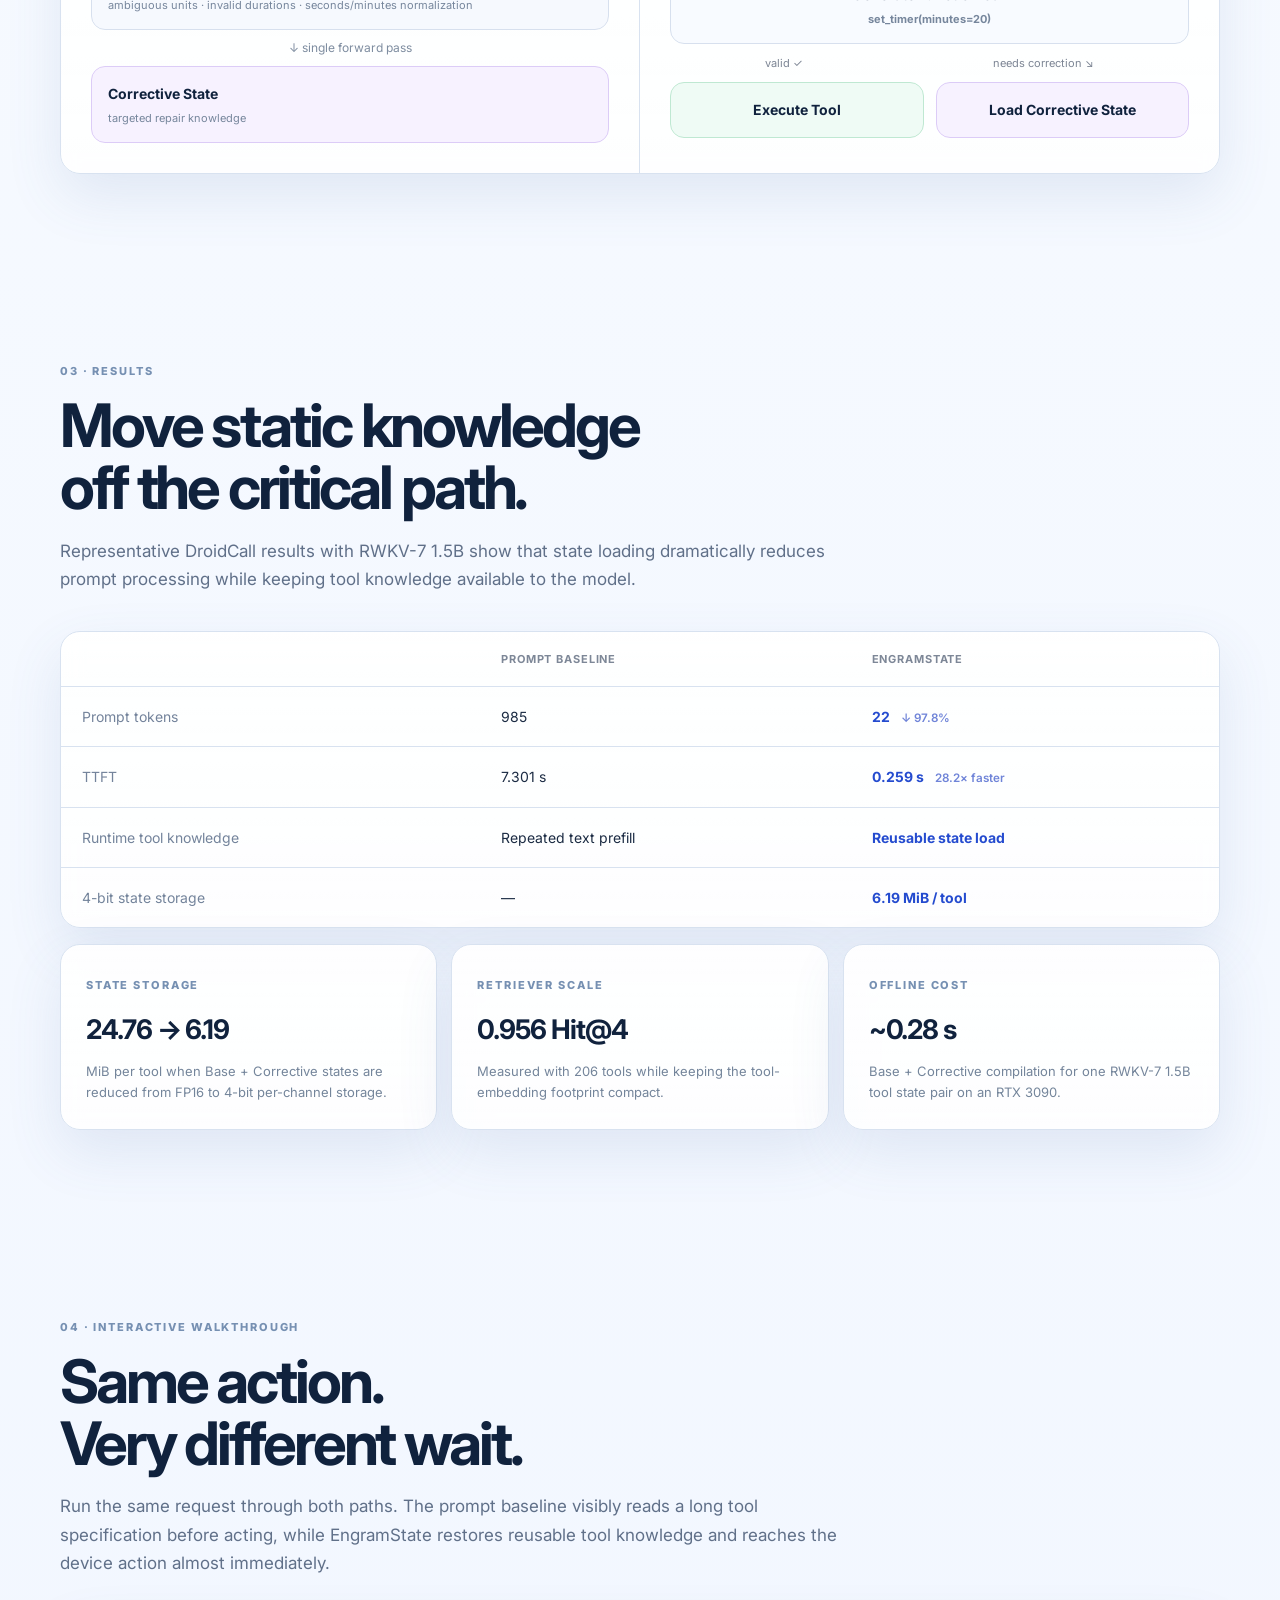
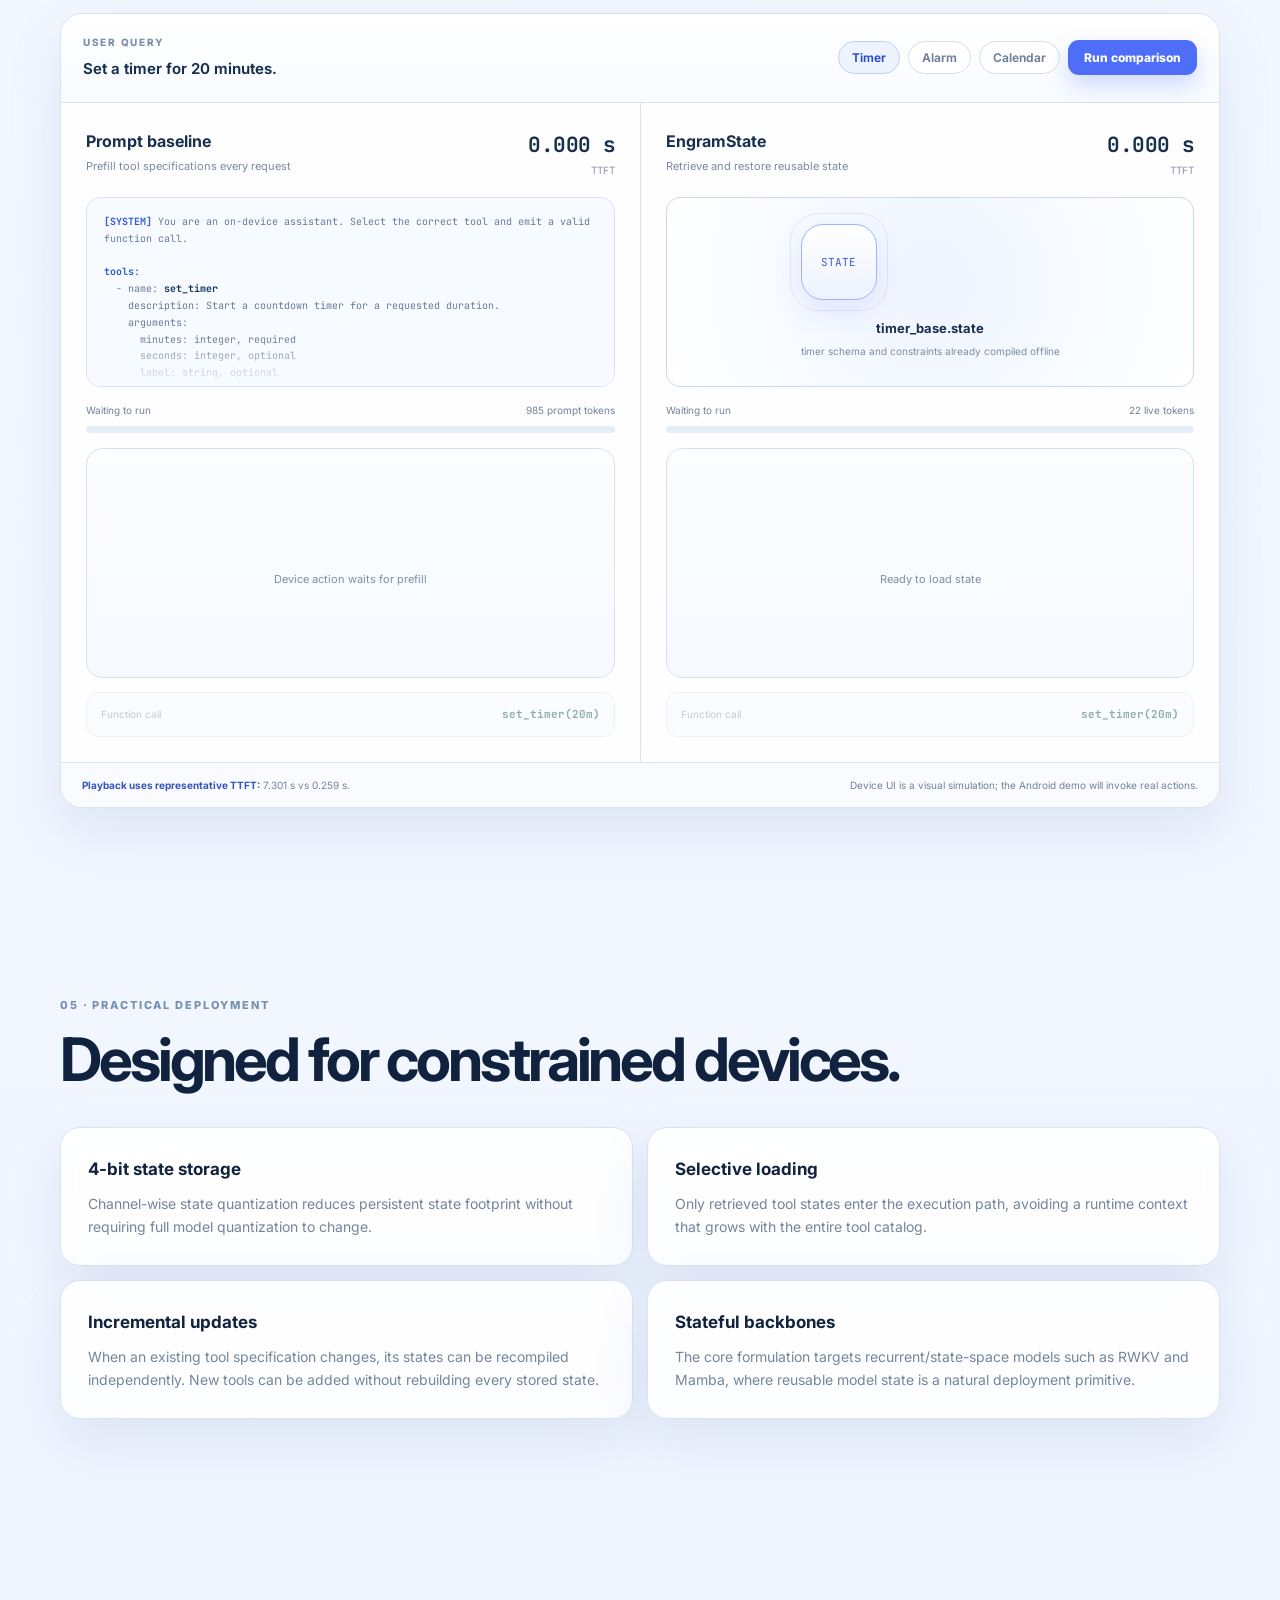
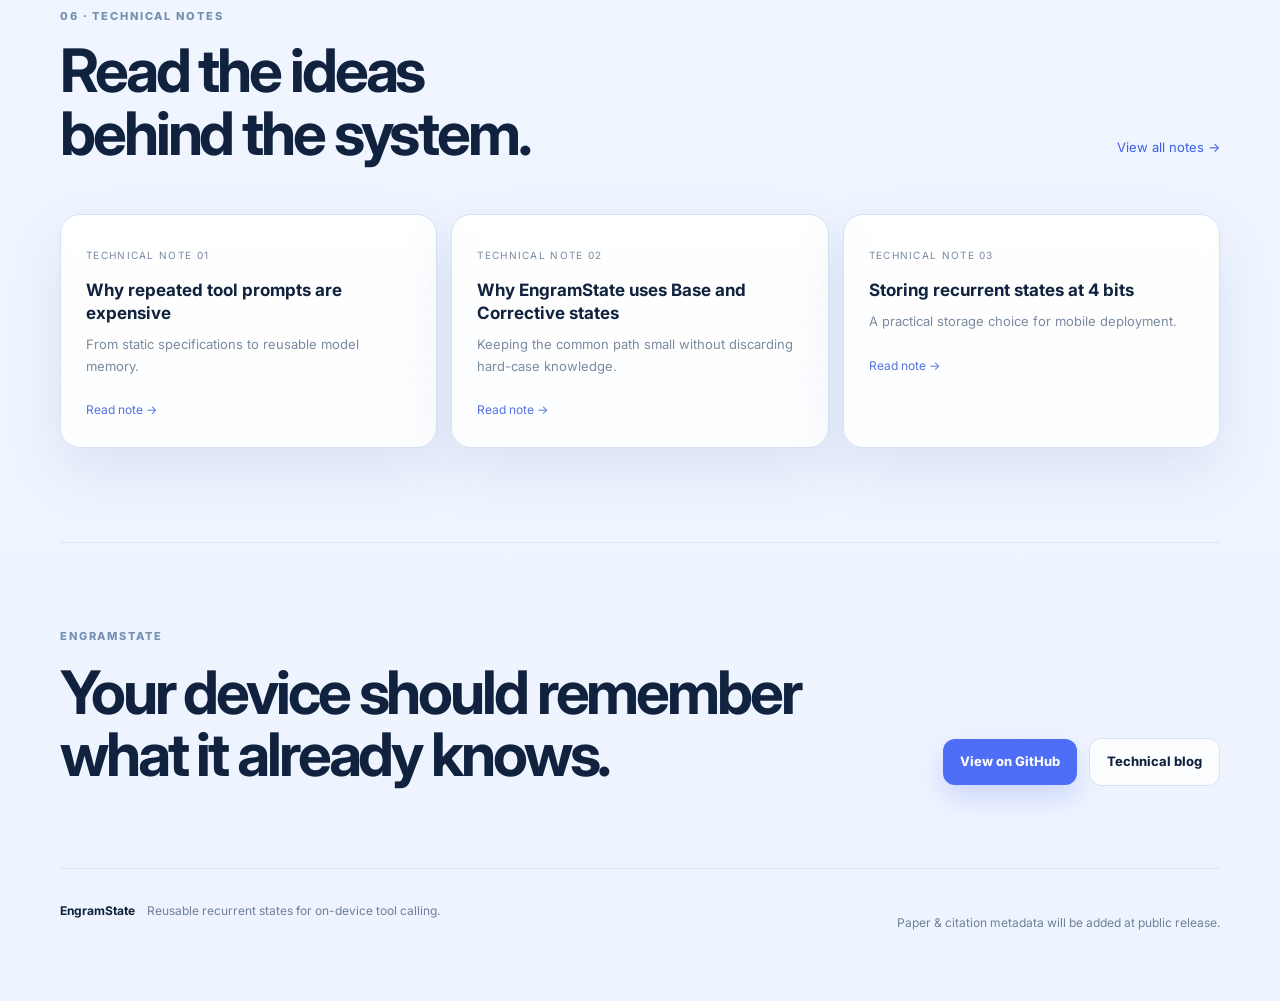
==== commit 25cb1ac0: "Add concrete tool specification comparison to homepage" ====
--- a/docs/index.html
+++ b/docs/index.html
@@ -12,6 +12,7 @@
   <link rel="preconnect" href="https://fonts.gstatic.com" crossorigin>
   <link href="https://fonts.googleapis.com/css2?family=Inter:wght@400;500;600;700;800&family=JetBrains+Mono:wght@400;500;600&display=swap" rel="stylesheet">
   <link rel="stylesheet" href="./style.css" />
+  <link rel="stylesheet" href="./example.css" />
 </head>
 <body>
   <div class="noise"></div>
@@ -62,6 +63,53 @@
       <div class="section-kicker">01 · MOTIVATION</div>
       <h2>The tool never changed.<br>Why read it again?</h2>
       <p class="section-copy">Function-calling prompts contain mostly static information: tool names, descriptions, arguments, value formats, and examples. Conventional pipelines repeatedly prefill that same text for every request. EngramState treats this information as reusable memory instead of repeated input.</p>
+
+      <div class="tool-example-grid">
+        <article class="tool-example baseline">
+          <div class="tool-example-head">
+            <span class="tool-example-label">PROMPT BASELINE · EVERY REQUEST</span>
+            <h3>The model rereads the tool specification.</h3>
+            <p>Even a tiny user request is concatenated with static tool knowledge before generation can begin.</p>
+          </div>
+          <div class="tool-example-query">“Set a timer for 20 minutes.”</div>
+          <pre class="tool-spec-code"><span class="spec-name">name: set_timer</span>
+<span class="spec-key">description:</span> Start a countdown timer on the device.
+<span class="spec-key">arguments:</span>
+  minutes: integer, required
+  seconds: integer, optional
+<span class="spec-key">constraints:</span>
+  - preserve requested duration
+  - reject negative values
+  - normalize minutes / seconds
+<span class="spec-key">examples:</span>
+  "5 minutes"  → set_timer(minutes=5)
+  "90 seconds" → set_timer(minutes=1, seconds=30)
+
++ set_alarm specification
++ create_event specification
++ ... other tool specifications ...</pre>
+          <div class="tool-example-flow">
+            <div class="flow-line"><span class="flow-pill">User query</span><span>+</span><span class="flow-pill hot">Long tool specs</span><span>→</span><span class="flow-pill hot">Prefill</span><span>→</span><span class="flow-pill">Function call</span></div>
+            <div class="tool-example-note">The same static specification is paid for again on the next request.</div>
+          </div>
+        </article>
+
+        <article class="tool-example engram">
+          <div class="tool-example-head">
+            <span class="tool-example-label">ENGRAMSTATE · COMPILE ONCE</span>
+            <h3>The specification becomes reusable state.</h3>
+            <p>The detailed timer knowledge is consumed offline. Runtime only restores the state selected for the live query.</p>
+          </div>
+          <div class="runtime-stack">
+            <div class="runtime-row"><span>Offline</span><div class="runtime-card">set_timer specification<br>↓ single forward pass</div></div>
+            <div class="runtime-row"><span>Stored</span><div class="runtime-card state">timer_base.state</div></div>
+            <div class="runtime-row"><span>Runtime</span><div class="runtime-card">“Set a timer for 20 minutes.”</div></div>
+            <div class="runtime-row"><span>Retrieve</span><div class="runtime-card state">load timer_base.state</div></div>
+            <div class="runtime-row"><span>Generate</span><div class="runtime-card call">set_timer(minutes=20)</div></div>
+          </div>
+        </article>
+      </div>
+
       <div class="feature-grid">
         <article><div class="icon">01</div><h3>Compile offline</h3><p>Consume each tool specification once and retain the resulting recurrent state instead of logits.</p></article>
         <article><div class="icon">02</div><h3>Retrieve at runtime</h3><p>A lightweight state retriever maps the live user query to a small Top-K candidate list.</p></article>
@@ -79,22 +127,31 @@
       <div class="method-board">
         <div class="offline-column">
           <div class="board-label">OFFLINE COMPILATION</div>
-          <div class="spec-card"><span>Tool specification</span><small>name · description · arguments · formats · examples</small></div>
+          <div class="spec-card spec-card-detailed">
+            <span>Tool specification · <code style="display:inline;margin:0;padding:2px 6px">set_timer</code></span>
+            <code>description: Start a countdown timer
+arguments:
+  minutes: integer, required
+  seconds: integer, optional
+examples:
+  "5 minutes" → set_timer(minutes=5)</code>
+            <small>This canonical specification is static and reusable across requests.</small>
+          </div>
           <div class="small-arrow">↓ single forward pass</div>
-          <div class="state-card base"><span>Base State</span><small>canonical tool knowledge</small></div>
-          <div class="spec-card muted"><span>Failure rules & hard cases</span><small>error patterns · difficult values · corrections</small></div>
+          <div class="state-card base"><span>Base State · timer_base.state</span><small>canonical timer knowledge encoded in recurrent state</small></div>
+          <div class="spec-card muted"><span>Failure rules & hard cases</span><small>ambiguous units · invalid durations · seconds/minutes normalization</small></div>
           <div class="small-arrow">↓ single forward pass</div>
           <div class="state-card corrective"><span>Corrective State</span><small>targeted repair knowledge</small></div>
         </div>
         <div class="runtime-column">
           <div class="board-label">ONLINE EXECUTION</div>
-          <div class="flow-node query">User Query</div>
+          <div class="flow-node query">User Query <small class="query-example">“Set a timer for 20 minutes.”</small></div>
           <div class="arrow">↓</div>
-          <div class="flow-node">State Retriever <small>Top-K candidates</small></div>
+          <div class="flow-node">State Retriever <small>Top-K candidates → timer</small></div>
           <div class="arrow">↓</div>
-          <div class="flow-node accent">Load Base State</div>
+          <div class="flow-node accent">Load Base State <small>timer_base.state</small></div>
           <div class="arrow">↓</div>
-          <div class="flow-node">Generate Function Call</div>
+          <div class="flow-node">Generate Function Call <small>set_timer(minutes=20)</small></div>
           <div class="fork"><span>valid ✓</span><span>needs correction ↘</span></div>
           <div class="runtime-bottom"><div class="flow-node success">Execute Tool</div><div class="flow-node corrective-node">Load Corrective State</div></div>
         </div>
--- a/docs/style.css
+++ b/docs/style.css
@@ -1 +1 @@
-*{box-sizing:border-box}html{scroll-behavior:smooth}body{margin:0;font-family:Inter,system-ui,-apple-system,BlinkMacSystemFont,"Segoe UI",sans-serif;background:#0a0b0d;color:#f6f7f9;line-height:1.6}.noise{position:fixed;inset:0;pointer-events:none;opacity:.035;background-image:url("data:image/svg+xml,%3Csvg viewBox='0 0 180 180' xmlns='http://www.w3.org/2000/svg'%3E%3Cfilter id='n'%3E%3CfeTurbulence type='fractalNoise' baseFrequency='.9' numOctaves='2' stitchTiles='stitch'/%3E%3C/filter%3E%3Crect width='100%25' height='100%25' filter='url(%23n)' opacity='.8'/%3E%3C/svg%3E")}.shell{width:min(1120px,calc(100% - 40px));margin:0 auto}.nav{display:flex;align-items:center;justify-content:space-between;padding:26px 0;position:relative;z-index:3}.brand{font-size:22px;font-weight:800;color:#fff;text-decoration:none;letter-spacing:-.04em}.nav nav{display:flex;gap:22px;align-items:center}.nav nav a{font-size:14px;color:#aeb4bf;text-decoration:none}.nav nav a:hover{color:#fff}.nav .github{padding:9px 14px;border:1px solid #2a2f37;border-radius:10px;color:#fff}.hero{padding:98px 0 80px}.eyebrow,.section-kicker{font-size:12px;font-weight:700;letter-spacing:.16em;color:#7f8a9d}.hero h1{font-size:clamp(52px,8vw,94px);line-height:.96;letter-spacing:-.065em;margin:20px 0 26px;max-width:1000px}.hero h1 span{background:linear-gradient(90deg,#9ab4ff,#b79cff,#73d7ff);-webkit-background-clip:text;background-clip:text;color:transparent}.lead{max-width:790px;font-size:21px;color:#aeb4bf;line-height:1.7}.cta-row{display:flex;gap:12px;margin:34px 0 58px}.button{display:inline-block;text-decoration:none;padding:13px 18px;border-radius:12px;font-size:14px;font-weight:700}.primary{background:#fff;color:#0a0b0d}.secondary{border:1px solid #2a2f37;color:#fff}.hero-card,.flow-card,.demo-window,.feature-grid article,.metric,.posts article{background:#111318;border:1px solid #20242b;border-radius:18px}.hero-card{padding:26px 30px}.lane{display:flex;align-items:center;gap:32px}.lane-label{width:92px;font-size:13px;color:#7f8a9d;font-weight:700}.pipeline{display:flex;align-items:center;gap:12px;flex-wrap:wrap}.pipeline span,.pipeline strong{padding:8px 11px;border-radius:9px;background:#171a20;border:1px solid #262b33;font-size:13px}.pipeline strong{color:#cfd9ff}.pipeline i{font-style:normal;color:#596272}.pipeline b{color:#596272}.divider{height:1px;background:#20242b;margin:19px 0}.new .pipeline span:nth-of-type(2){border-color:#5367a8;background:#161b2b}.section{padding:92px 0}.section h2{font-size:clamp(36px,5vw,58px);letter-spacing:-.045em;line-height:1.05;margin:14px 0 18px}.section-copy{max-width:760px;color:#aeb4bf;font-size:18px}.feature-grid{display:grid;grid-template-columns:repeat(3,1fr);gap:14px;margin-top:36px;background:none;border:0}.feature-grid article{padding:26px}.feature-grid .icon{font-size:26px}.feature-grid h3{font-size:18px;margin:14px 0 8px}.feature-grid p{margin:0;color:#8e97a5;font-size:14px}.split{display:grid;grid-template-columns:1.1fr .9fr;gap:64px;align-items:center}.flow-card{padding:28px}.flow-node{padding:14px 16px;text-align:center;border-radius:12px;border:1px solid #2a3038;background:#171a20;font-weight:700}.flow-node.accent{border-color:#566db9;background:#161c31}.flow-node.success{border-color:#3e705f;background:#13241e}.arrow{text-align:center;color:#596272;padding:7px}.demo-window{overflow:hidden;margin-top:34px}.window-bar{height:48px;border-bottom:1px solid #20242b;display:flex;align-items:center;gap:7px;padding:0 16px}.window-bar span{width:9px;height:9px;border-radius:50%;background:#313641}.window-bar small{margin-left:8px;color:#707987}.demo-content{display:grid;grid-template-columns:.85fr 1.15fr}.phone-panel,.trace-panel{padding:30px}.phone-panel{border-right:1px solid #20242b}.phone-label{font-size:11px;letter-spacing:.16em;color:#707987;font-weight:700}.query-box{margin:13px 0 18px;padding:17px;border-radius:12px;background:#171a20;border:1px solid #292e36}.phone-panel button{border:0;border-radius:10px;padding:11px 16px;font-weight:700;background:#eef2ff;color:#111}.trace{display:grid;grid-template-columns:36px 1fr auto;gap:12px;align-items:center;padding:13px 0;border-bottom:1px solid #1d2127;color:#7f8794}.trace:last-child{border-bottom:0}.trace b{font-family:"JetBrains Mono",monospace;font-size:12px}.trace.active{color:#dfe5ef}.trace em{font-style:normal;color:#78d6aa}.trace code{font-family:"JetBrains Mono",monospace;font-size:12px;color:#b4c2f9}.metrics{display:grid;grid-template-columns:repeat(4,1fr);gap:14px;margin-top:34px}.metric{padding:24px}.metric span,.metric small{display:block;color:#7f8794}.metric strong{display:block;font-size:38px;letter-spacing:-.04em;margin:12px 0 3px}.posts{display:grid;grid-template-columns:repeat(3,1fr);gap:14px;margin-top:30px}.posts article{padding:24px}.posts time{font-size:12px;color:#687180;text-transform:uppercase;letter-spacing:.1em}.posts h3{font-size:18px;line-height:1.3;margin:13px 0 9px}.posts p{color:#8e97a5;font-size:14px;margin:0}footer{padding:34px 0 60px;border-top:1px solid #181b20;display:flex;justify-content:space-between;gap:30px;color:#7f8794;font-size:13px}footer div{display:flex;gap:12px}footer b{color:#fff}@media(max-width:820px){.nav nav a:not(.github){display:none}.hero{padding-top:64px}.hero-card{padding:20px}.lane{align-items:flex-start;flex-direction:column;gap:12px}.lane-label{width:auto}.split,.demo-content{grid-template-columns:1fr}.phone-panel{border-right:0;border-bottom:1px solid #20242b}.feature-grid,.metrics,.posts{grid-template-columns:1fr}.section{padding:68px 0}.lead,.section-copy{font-size:16px}.cta-row{flex-wrap:wrap}footer{flex-direction:column}}+:root{--bg:#f4f8ff;--bg2:#eef4ff;--text:#10223d;--muted:#607089;--line:#d8e2f0;--card:#ffffffcc;--card-solid:#ffffff;--blue:#4f6ef7;--blue-soft:#eaf0ff;--purple:#8a66ff;--green:#25a36f;--green-soft:#ebfbf3;--shadow:0 22px 56px rgba(76,107,166,.12)}*{box-sizing:border-box}html{scroll-behavior:smooth}body{margin:0;font-family:Inter,system-ui,-apple-system,BlinkMacSystemFont,"Segoe UI",sans-serif;background:radial-gradient(circle at top left,#f9fbff,transparent 28%),linear-gradient(180deg,var(--bg),#f8fbff 24%,var(--bg2));color:var(--text);line-height:1.65}.noise{position:fixed;inset:0;pointer-events:none;opacity:.03;background-image:url("data:image/svg+xml,%3Csvg viewBox='0 0 180 180' xmlns='http://www.w3.org/2000/svg'%3E%3Cfilter id='n'%3E%3CfeTurbulence type='fractalNoise' baseFrequency='.85' numOctaves='2' stitchTiles='stitch'/%3E%3C/filter%3E%3Crect width='100%25' height='100%25' filter='url(%23n)' opacity='.85'/%3E%3C/svg%3E")}.shell{width:min(1160px,calc(100% - 42px));margin:0 auto}.nav{display:flex;align-items:center;justify-content:space-between;padding:24px 0;position:relative;z-index:20}.brand{display:flex;align-items:center;gap:10px;font-size:18px;font-weight:800;color:var(--text);text-decoration:none;letter-spacing:-.035em}.brand-mark{display:grid;place-items:center;width:30px;height:30px;border-radius:9px;background:linear-gradient(145deg,#6a88ff,#92b4ff);color:#fff;font-size:15px;box-shadow:0 10px 24px rgba(79,110,247,.22)}.nav nav{display:flex;gap:22px;align-items:center}.nav nav a{font-size:13px;color:var(--muted);text-decoration:none;transition:.2s ease}.nav nav a:hover{color:var(--text)}.nav .github{padding:9px 14px;border:1px solid var(--line);border-radius:12px;color:var(--text);background:rgba(255,255,255,.78)}.hero{padding:92px 0 80px}.eyebrow,.section-kicker,.board-label,.mini-label{font-size:11px;font-weight:800;letter-spacing:.17em;color:#7690b2;text-transform:uppercase}.hero h1{font-size:clamp(52px,7.8vw,92px);line-height:.96;letter-spacing:-.068em;margin:20px 0 26px;max-width:1080px}.hero h1 span{background:linear-gradient(90deg,#3d6bff 0%,#8263ff 48%,#12a5d8 100%);-webkit-background-clip:text;background-clip:text;color:transparent}.lead{max-width:850px;font-size:20px;color:var(--muted);line-height:1.7}.cta-row{display:flex;gap:12px;margin:34px 0 48px;align-items:center;flex-wrap:wrap}.button{display:inline-block;text-decoration:none;padding:12px 17px;border-radius:12px;font-size:13px;font-weight:750;transition:.2s ease}.button:hover{transform:translateY(-1px)}.primary{background:var(--blue);color:#fff;box-shadow:0 12px 28px rgba(79,110,247,.22)}.secondary{border:1px solid var(--line);color:var(--text);background:rgba(255,255,255,.85)}.ghost{color:#7d8ca0;border:1px dashed #cad5e6;background:rgba(255,255,255,.55)}.disabled{cursor:default}.hero-metrics{display:grid;grid-template-columns:repeat(4,1fr);border:1px solid var(--line);background:linear-gradient(180deg,#ffffffd9,#f8fbffd9);box-shadow:var(--shadow);border-radius:20px;overflow:hidden;margin:0 0 18px}.hero-metrics div{padding:22px 24px;border-right:1px solid var(--line)}.hero-metrics div:last-child{border-right:0}.hero-metrics strong{display:block;font-size:28px;letter-spacing:-.045em}.hero-metrics span{display:block;color:#69809e;font-size:12px;margin-top:3px}.hero-card,.method-board,.demo-window,.feature-grid article,.results-grid article,.deployment-grid article,.posts article,.article-card,.comparison-table-wrap,.blog-card{background:linear-gradient(180deg,rgba(255,255,255,.92),rgba(255,255,255,.86));border:1px solid var(--line);border-radius:20px;box-shadow:var(--shadow);backdrop-filter:blur(10px)}.hero-card{padding:25px 28px}.lane{display:flex;align-items:center;gap:28px}.lane-label{width:118px;font-size:12px;color:#70839d;font-weight:700;flex:0 0 auto}.pipeline{display:flex;align-items:center;gap:10px;flex-wrap:wrap}.pipeline span,.pipeline strong{padding:8px 11px;border-radius:10px;background:#f5f8ff;border:1px solid #dbe4f4;font-size:12px}.pipeline strong{color:#294fce}.pipeline .hot{border-color:#f0cbd4;background:#fff7f9}.pipeline .cool{border-color:#cdd7ff;background:#eef3ff}.pipeline i,.pipeline b{font-style:normal;color:#7d8ca0}.divider{height:1px;background:var(--line);margin:18px 0}.section{padding:94px 0}.section h2,.closing h2{font-size:clamp(38px,5vw,60px);letter-spacing:-.052em;line-height:1.04;margin:14px 0 18px}.section-copy{max-width:790px;color:var(--muted);font-size:17px}.section-heading-row{display:flex;justify-content:space-between;align-items:flex-end;gap:60px}.section-heading-row .section-copy{max-width:520px;margin-bottom:22px}.feature-grid{display:grid;grid-template-columns:repeat(3,1fr);gap:14px;margin-top:38px}.feature-grid article{padding:28px}.feature-grid .icon{display:grid;place-items:center;width:38px;height:38px;border-radius:11px;border:1px solid #d4dff0;color:#4564d8;font-family:"JetBrains Mono",monospace;font-size:12px;background:#f8fbff}.feature-grid h3{font-size:17px;margin:17px 0 8px}.feature-grid p{margin:0;color:#74859b;font-size:14px}.method-board{display:grid;grid-template-columns:1fr 1fr;gap:0;margin-top:38px;overflow:hidden}.offline-column,.runtime-column{padding:30px}.offline-column{border-right:1px solid var(--line)}.board-label{margin-bottom:20px}.spec-card,.state-card,.flow-node{padding:15px 16px;border-radius:14px;border:1px solid #d7e0ee;background:#f8fbff}.spec-card span,.state-card span{display:block;font-weight:700;font-size:14px}.spec-card small,.state-card small,.flow-node small{display:block;color:#76869c;font-size:11px;margin-top:4px}.spec-card.muted{margin-top:16px;background:#f6f9fe}.state-card.base{border-color:#c8d5ff;background:#edf2ff}.state-card.corrective{border-color:#dcccf7;background:#f7f2ff}.small-arrow,.arrow{text-align:center;color:#7e8da0;font-size:12px;padding:8px}.flow-node{text-align:center;font-weight:700;font-size:14px}.flow-node.query{background:#f8fbff}.flow-node.accent{border-color:#c6d5ff;background:#edf2ff}.flow-node.success{border-color:#bfe8d2;background:#effbf5}.corrective-node{border-color:#dcccf7;background:#f7f2ff}.fork{display:flex;justify-content:space-around;color:#7c8594;font-size:11px;padding:10px 0}.runtime-bottom{display:grid;grid-template-columns:1fr 1fr;gap:12px}.comparison-table-wrap{overflow:auto;margin-top:38px}.comparison-table{width:100%;border-collapse:collapse;min-width:620px}.comparison-table th,.comparison-table td{text-align:left;padding:18px 21px;border-bottom:1px solid var(--line);font-size:14px}.comparison-table tr:last-child td{border-bottom:0}.comparison-table th{font-size:11px;letter-spacing:.08em;text-transform:uppercase;color:#7d8797}.comparison-table td:first-child{color:#73839b}.comparison-table td{color:#1b2b43}.comparison-table .win{color:#244bcf;font-weight:700}.comparison-table .win small{color:#6f84d8;margin-left:8px;font-weight:600}.results-grid{display:grid;grid-template-columns:repeat(3,1fr);gap:14px;margin-top:16px}.results-grid article{padding:25px}.results-grid strong{display:block;font-size:27px;letter-spacing:-.04em;margin:12px 0 8px}.results-grid p{margin:0;color:#74859b;font-size:13px}.demo-note{font-size:12px;color:#6b7d93;margin:14px 4px 0}.deployment-grid{display:grid;grid-template-columns:repeat(2,1fr);gap:14px;margin-top:36px}.deployment-grid article{padding:27px}.deployment-grid h3{margin:0 0 9px;font-size:17px}.deployment-grid p{margin:0;color:#74859b;font-size:14px}.text-link{color:#3a5fe9;text-decoration:none;font-size:13px;margin-bottom:24px}.posts{display:grid;grid-template-columns:repeat(3,1fr);gap:14px;margin-top:32px}.posts>a{text-decoration:none;color:inherit}.posts article{padding:25px;height:100%;transition:.2s ease}.posts article:hover{transform:translateY(-3px);border-color:#cad8ee}.posts time{font-size:10px;color:#77889f;text-transform:uppercase;letter-spacing:.13em}.posts h3{font-size:17px;line-height:1.35;margin:13px 0 9px}.posts p{color:#7a8ba0;font-size:13px;margin:0 0 18px}.posts span{font-size:12px;color:#5472e0}.closing{padding:78px 0 82px;border-top:1px solid #dce6f2;display:flex;justify-content:space-between;align-items:flex-end;gap:50px}.closing h2{margin-bottom:0}.closing .cta-row{margin:0;justify-content:flex-end}footer{padding:32px 0 56px;border-top:1px solid #dce6f2;display:flex;justify-content:space-between;gap:30px;color:#6f8098;font-size:12px}footer div{display:flex;gap:12px;flex-wrap:wrap}footer b{color:var(--text)}.blog-hero{padding:72px 0 46px}.blog-hero h1,.article-hero h1{font-size:clamp(44px,6vw,72px);line-height:1.02;letter-spacing:-.055em;margin:16px 0 18px}.blog-hero p,.article-hero p{max-width:720px;color:#7b8da4;font-size:17px}.blog-list{display:grid;gap:14px;padding:20px 0 90px}.blog-card{display:grid;grid-template-columns:170px 1fr auto;gap:25px;align-items:center;padding:24px 26px;text-decoration:none;color:inherit}.blog-card:hover{border-color:#cad8ee}.blog-card time{font-size:10px;letter-spacing:.13em;text-transform:uppercase;color:#73839b}.blog-card h2{font-size:20px;margin:0 0 5px;letter-spacing:-.025em}.blog-card p{margin:0;color:#7a8ba0;font-size:13px}.blog-card>span{color:#4f6ef7}.article-hero{padding:72px 0 30px}.article-shell{width:min(780px,calc(100% - 42px));margin:0 auto}.article-meta{font-size:11px;letter-spacing:.12em;text-transform:uppercase;color:#788293}.article-card{padding:38px 42px;margin:20px auto 90px}.article-card h2{font-size:27px;letter-spacing:-.035em;margin:36px 0 12px}.article-card h3{font-size:19px;margin:28px 0 10px}.article-card p,.article-card li{color:#516276;font-size:15px}.article-card strong{color:#10223d}.article-card code{font-family:"JetBrains Mono",monospace;background:#f4f8ff;border:1px solid #dbe4f4;border-radius:6px;padding:2px 5px;color:#3556d9;font-size:.88em}.article-card pre{overflow:auto;background:#f7faff;border:1px solid var(--line);border-radius:13px;padding:18px}.article-card pre code{border:0;background:none;padding:0}.article-callout{border-left:3px solid #6d86ef;background:#f1f5ff;padding:14px 17px;border-radius:0 10px 10px 0;color:#4f6079;margin:24px 0}.back-link{color:#5472e0;text-decoration:none;font-size:12px}@media(max-width:880px){.nav nav a:not(.github){display:none}.hero{padding-top:58px}.hero-metrics{grid-template-columns:repeat(2,1fr)}.hero-metrics div:nth-child(2){border-right:0}.hero-metrics div:nth-child(-n+2){border-bottom:1px solid var(--line)}.lane{align-items:flex-start;flex-direction:column;gap:10px}.lane-label{width:auto}.section-heading-row{display:block}.method-board{grid-template-columns:1fr}.offline-column{border-right:0;border-bottom:1px solid var(--line)}.feature-grid,.results-grid,.posts{grid-template-columns:1fr}.deployment-grid{grid-template-columns:1fr}.closing{display:block}.closing .cta-row{margin-top:28px;justify-content:flex-start}.blog-card{grid-template-columns:1fr;gap:8px}.blog-card>span{display:none}.article-card{padding:26px 22px}}@media(max-width:560px){.shell,.article-shell{width:min(100% - 28px,1160px)}.hero h1{font-size:48px}.hero-metrics{grid-template-columns:1fr}.hero-metrics div{border-right:0!important;border-bottom:1px solid var(--line)!important}.hero-metrics div:last-child{border-bottom:0!important}.hero-card{padding:20px}.pipeline{gap:7px}.section{padding:70px 0}.lead,.section-copy{font-size:15px}.runtime-bottom{grid-template-columns:1fr}.comparison-table .win small{display:block;margin:2px 0 0}.article-hero{padding-top:52px}footer{flex-direction:column}}
--- a/docs/example.css
+++ b/docs/example.css
@@ -0,0 +1 @@
+.tool-example-grid{display:grid;grid-template-columns:1.15fr .85fr;gap:16px;margin:36px 0 12px}.tool-example{border:1px solid #d9e3f2;border-radius:20px;background:rgba(255,255,255,.9);box-shadow:0 18px 42px rgba(76,107,166,.09);overflow:hidden}.tool-example.baseline{border-top:3px solid #ef9caa}.tool-example.engram{border-top:3px solid #6685f5}.tool-example-head{padding:20px 22px 14px;border-bottom:1px solid #e3eaf4}.tool-example-label{display:block;font-size:10px;letter-spacing:.15em;font-weight:800;color:#7890ae;margin-bottom:7px}.tool-example-head h3{margin:0;font-size:19px;letter-spacing:-.025em}.tool-example-head p{margin:6px 0 0;color:#6d7f97;font-size:13px}.tool-example-query{margin:16px 20px 0;padding:12px 14px;border-radius:12px;background:#f4f7fd;border:1px solid #e0e7f2;font-size:13px;font-weight:650;color:#1f3451}.tool-spec-code{margin:14px 20px 0;padding:16px 17px;border-radius:14px;background:#f7f9fc;border:1px solid #e1e7f0;font:11px/1.58 "JetBrains Mono",monospace;color:#465a73;white-space:pre-wrap;overflow:auto}.tool-spec-code .spec-name{color:#3158d6;font-weight:700}.tool-spec-code .spec-key{color:#697d98}.tool-spec-code .spec-value{color:#182e4a}.tool-example-flow{padding:16px 20px 20px}.flow-line{display:flex;align-items:center;gap:8px;flex-wrap:wrap;font-size:11px;font-weight:700;color:#6a7c93}.flow-pill{padding:8px 10px;border-radius:10px;background:#f3f6fc;border:1px solid #dfe7f2;color:#304765}.flow-pill.hot{background:#fff4f6;border-color:#f2cdd4;color:#9c4d5a}.flow-pill.cool{background:#edf3ff;border-color:#cddaff;color:#3157c9}.tool-example-note{margin-top:11px;color:#75869c;font-size:11px}.runtime-stack{padding:18px 20px 20px;display:grid;gap:11px}.runtime-row{display:grid;grid-template-columns:88px 1fr;gap:12px;align-items:start}.runtime-row>span{font-size:10px;letter-spacing:.1em;font-weight:800;color:#7b8ea8;text-transform:uppercase;padding-top:9px}.runtime-card{padding:12px 14px;border-radius:12px;background:#f5f8fd;border:1px solid #dfe7f2;font-size:12px;color:#30465f}.runtime-card.state{background:#edf3ff;border-color:#cad8ff;color:#274bbf;font-family:"JetBrains Mono",monospace;font-weight:700}.runtime-card.call{background:#eefaf4;border-color:#cbe9d8;color:#1d7652;font-family:"JetBrains Mono",monospace;font-weight:700}.spec-card-detailed{text-align:left!important}.spec-card-detailed code{display:block;margin:11px 0 9px;padding:12px 13px;border-radius:10px;background:#fff;border:1px solid #dce5f1;font:10px/1.55 "JetBrains Mono",monospace;color:#435873;white-space:pre-wrap}.spec-card-detailed small{line-height:1.5}.flow-node.query small.query-example{font-family:"JetBrains Mono",monospace;color:#3157c9;background:#edf3ff;border:1px solid #d2defe;border-radius:8px;padding:5px 7px;margin:7px auto 0;width:max-content;max-width:100%}@media(max-width:880px){.tool-example-grid{grid-template-columns:1fr}}
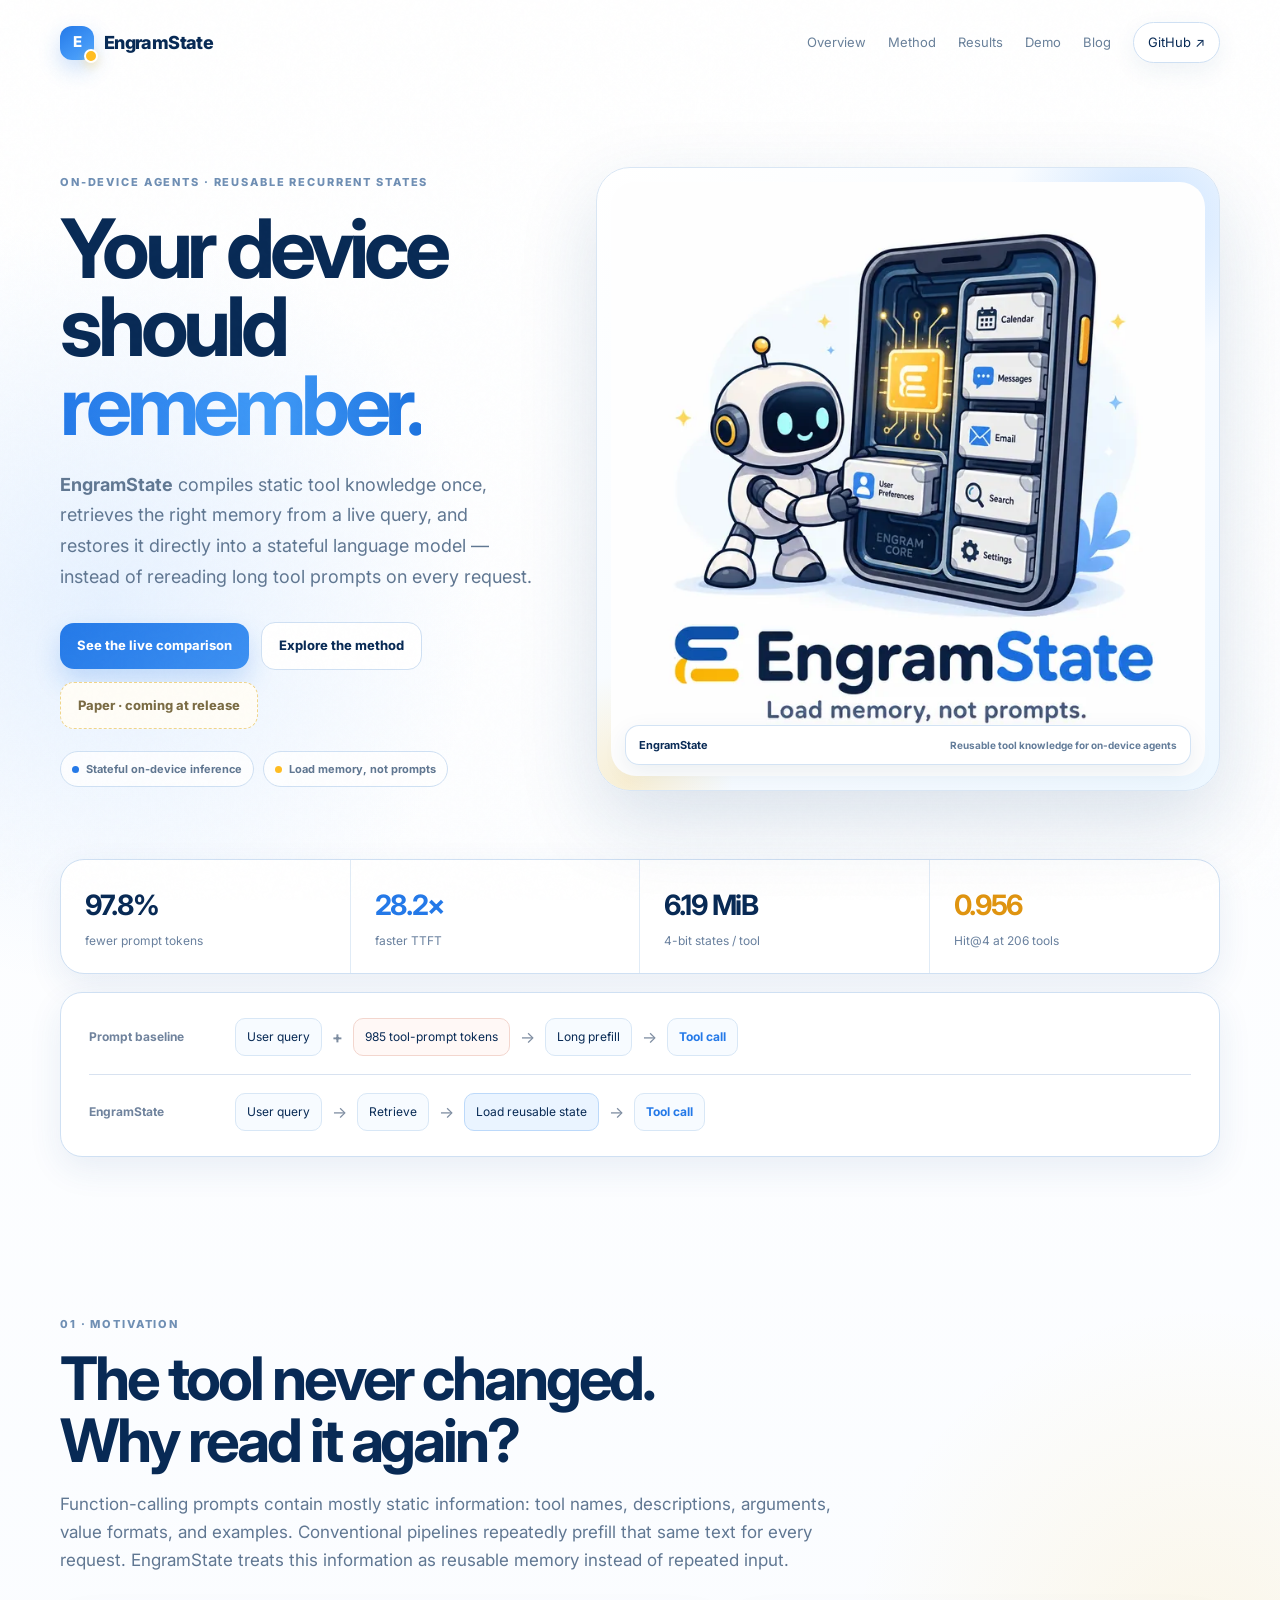
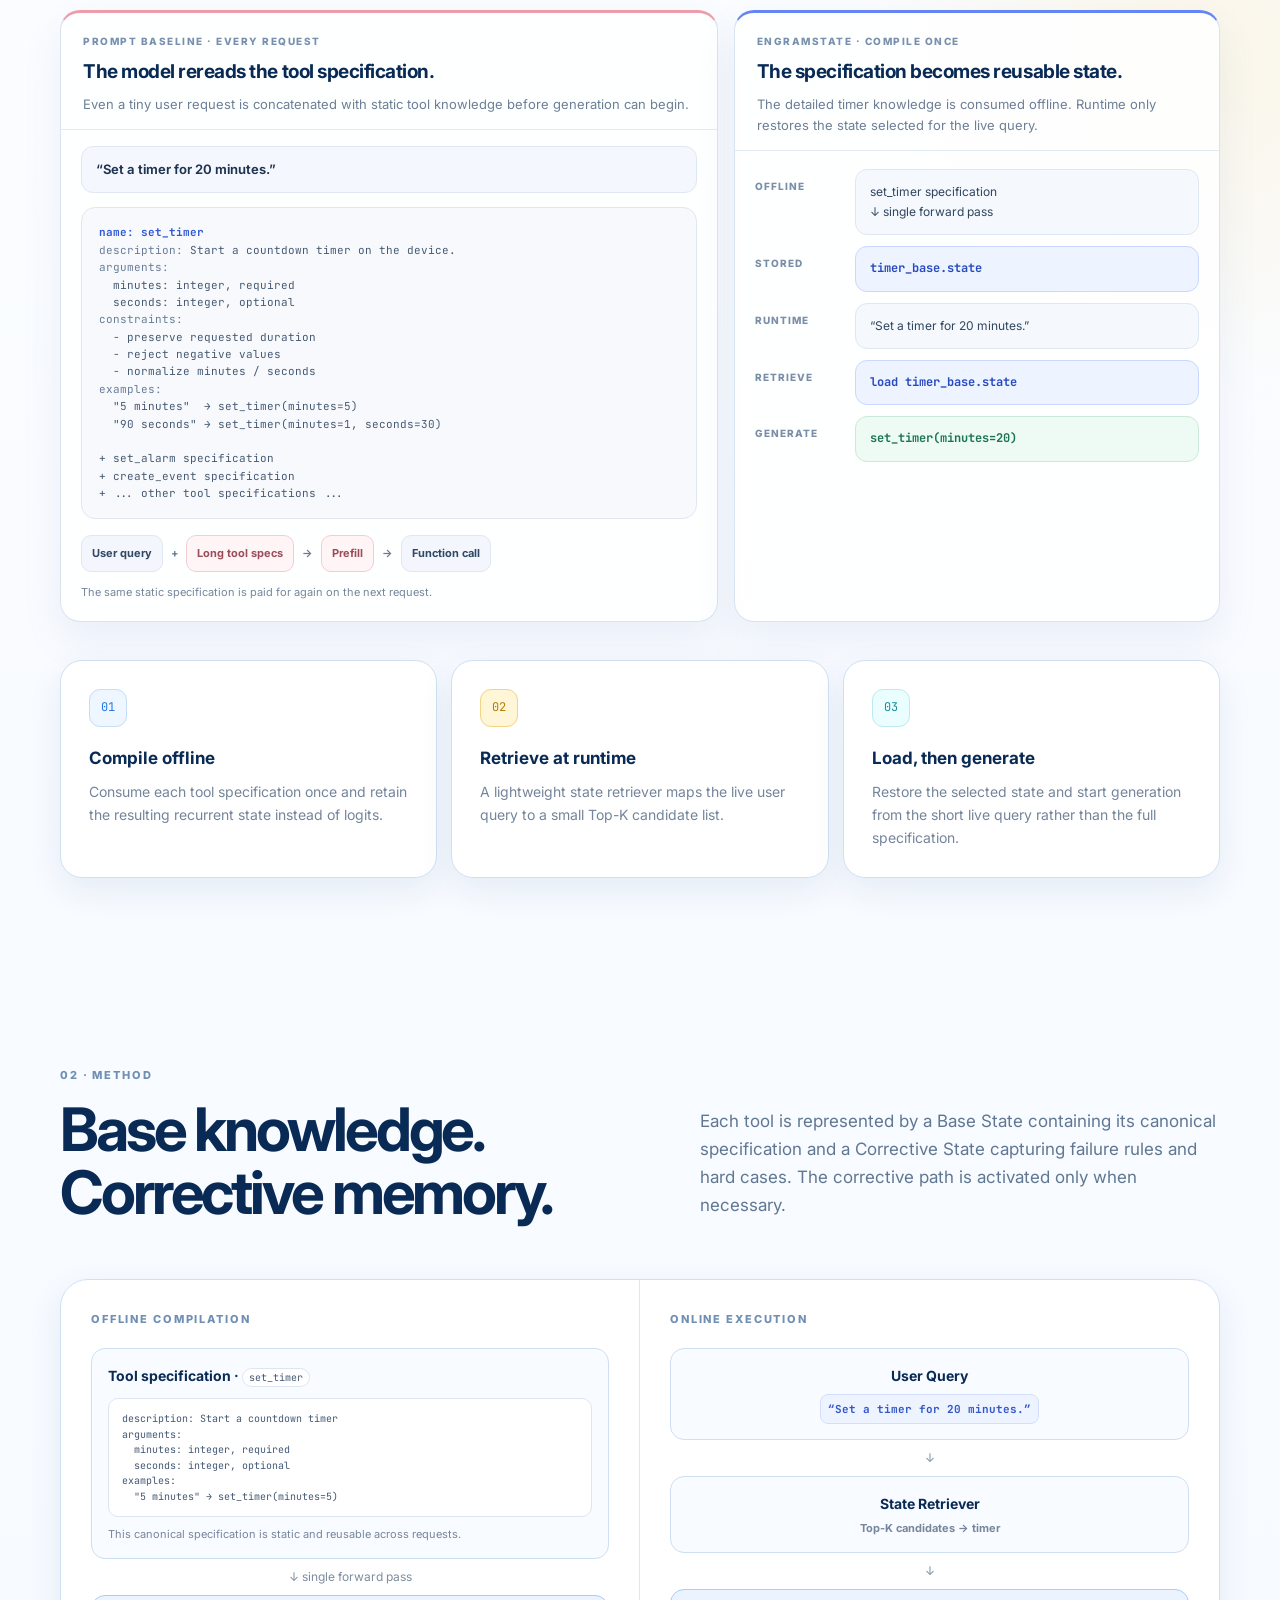
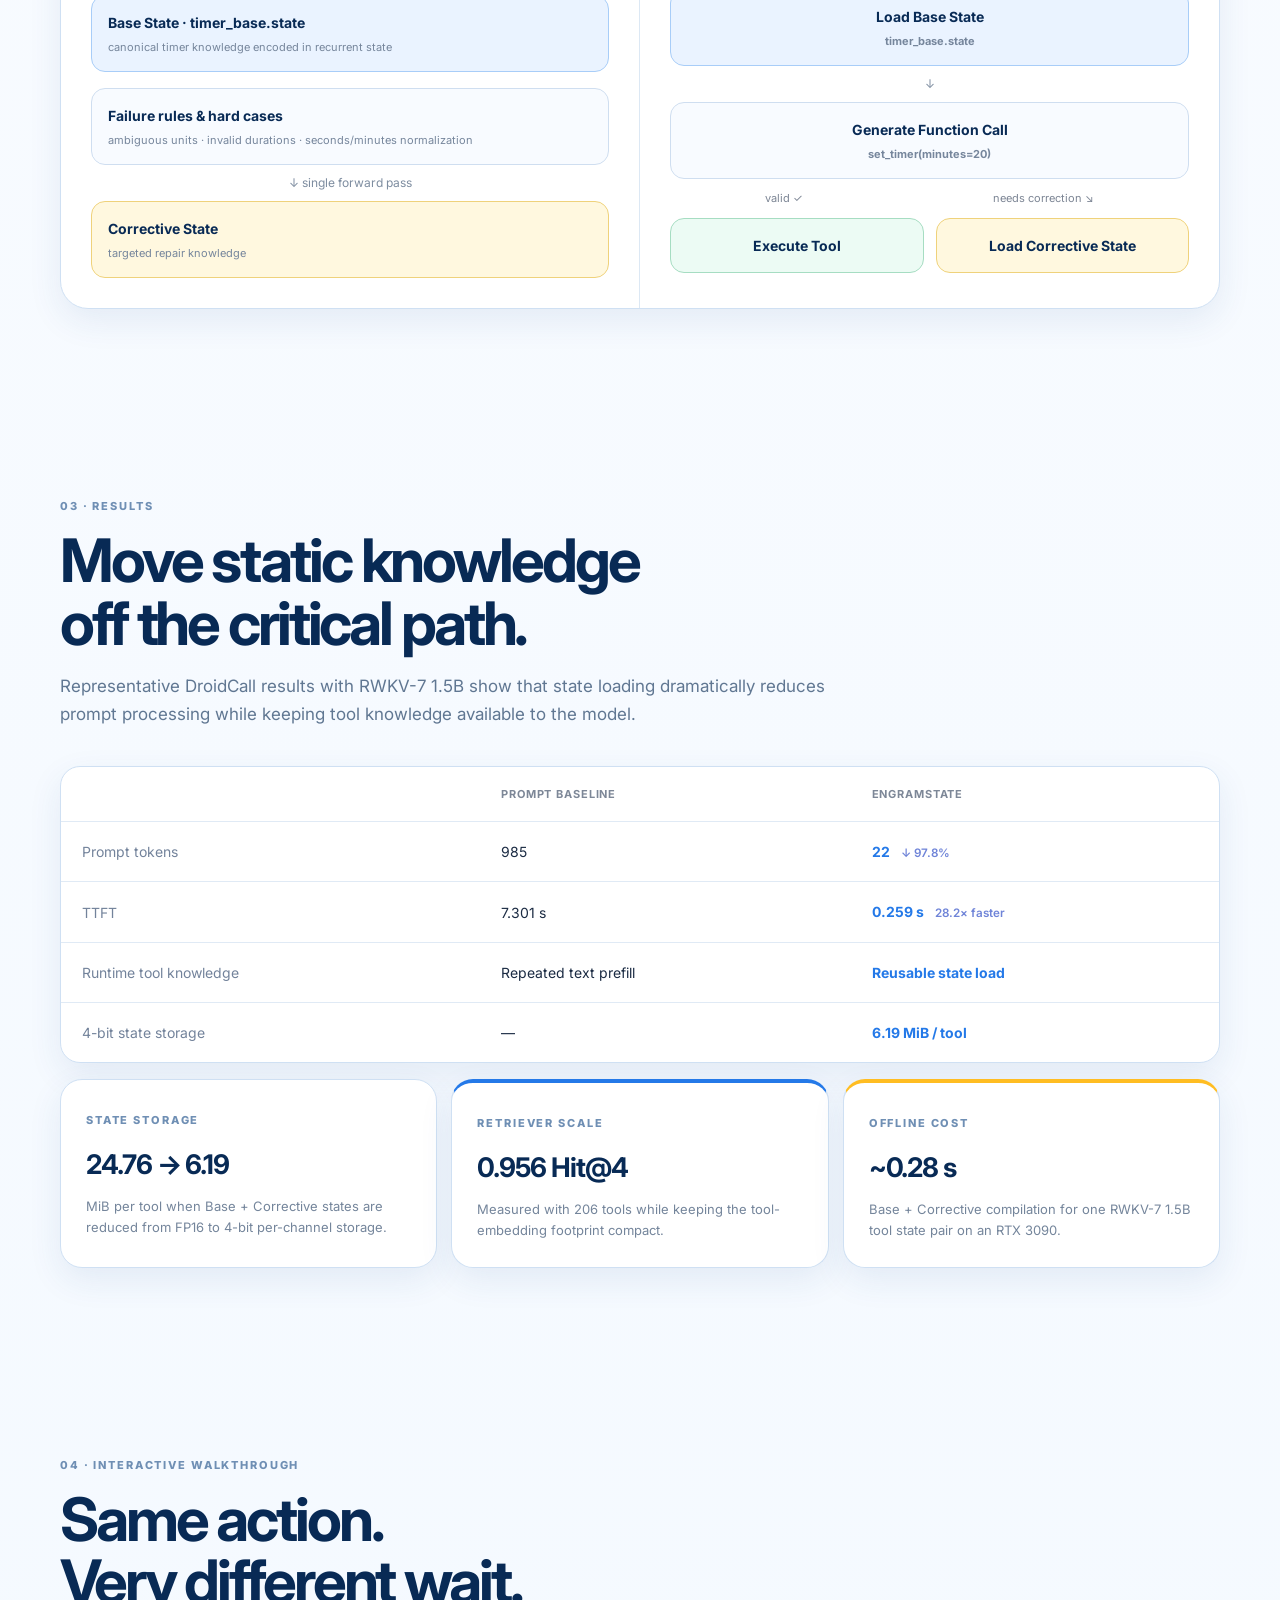
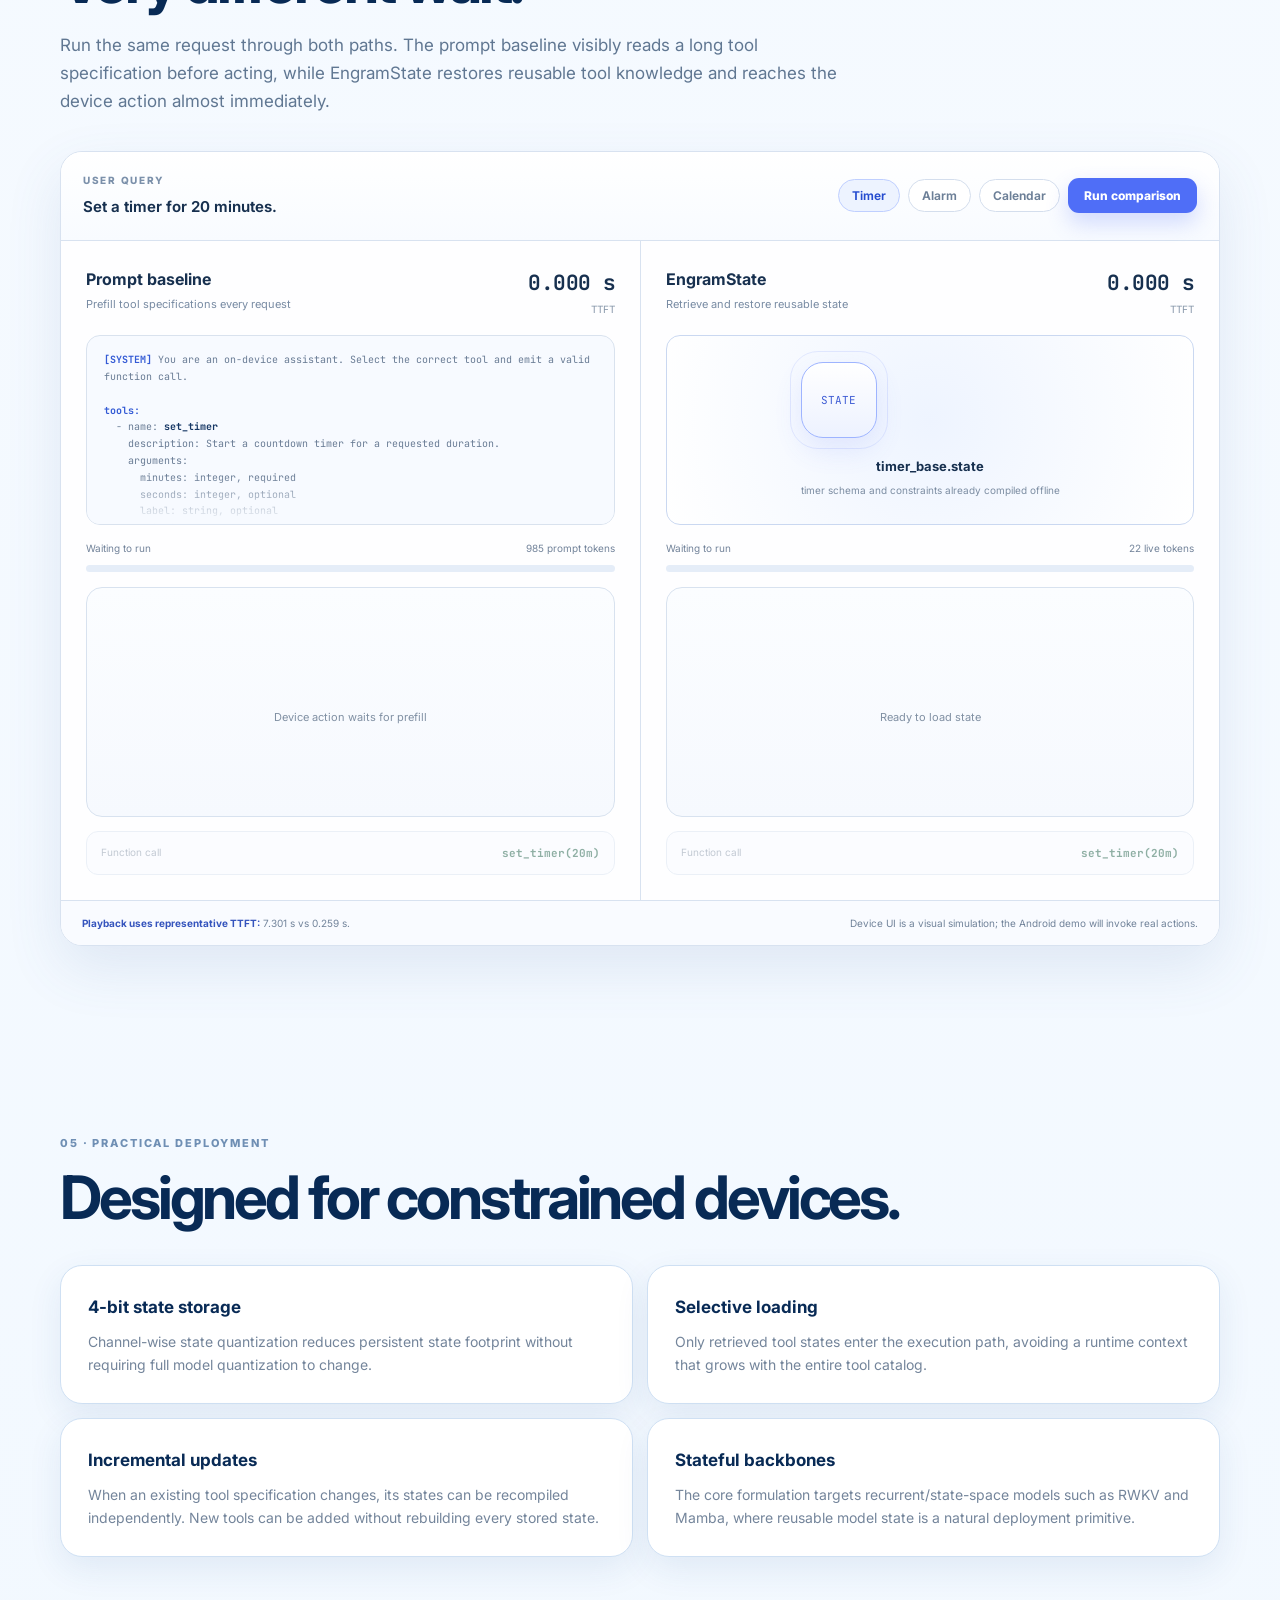
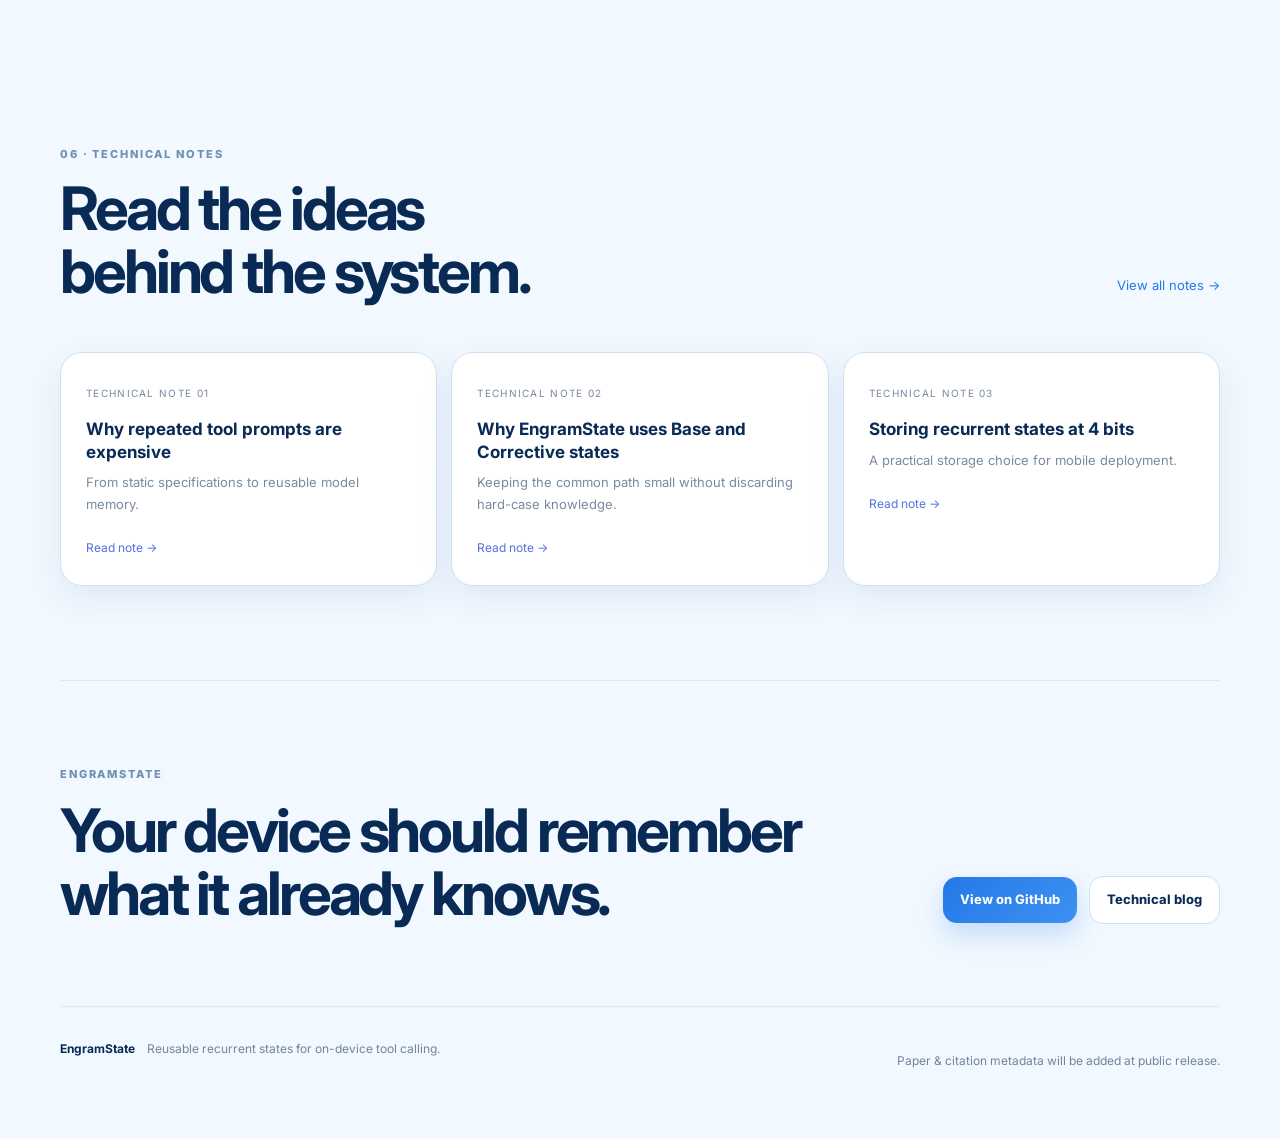
==== commit 92912027: "Feature EngramState artwork in project hero" ====
--- a/docs/index.html
+++ b/docs/index.html
@@ -5,7 +5,7 @@
   <meta name="viewport" content="width=device-width, initial-scale=1" />
   <meta name="description" content="EngramState — reusable recurrent states for fast, memory-efficient on-device tool calling." />
   <meta property="og:title" content="EngramState" />
-  <meta property="og:description" content="Compile tool knowledge once. Recall it instantly." />
+  <meta property="og:description" content="Load memory, not prompts." />
   <meta property="og:type" content="website" />
   <title>EngramState — Reusable Recurrent States for On-Device Tool Calling</title>
   <link rel="preconnect" href="https://fonts.googleapis.com">
@@ -13,6 +13,7 @@
   <link href="https://fonts.googleapis.com/css2?family=Inter:wght@400;500;600;700;800&family=JetBrains+Mono:wght@400;500;600&display=swap" rel="stylesheet">
   <link rel="stylesheet" href="./style.css" />
   <link rel="stylesheet" href="./example.css" />
+  <link rel="stylesheet" href="./brand.css" />
 </head>
 <body>
   <div class="noise"></div>
@@ -29,16 +30,29 @@
   </header>
 
   <main id="top">
-    <section class="hero shell">
-      <div class="eyebrow">ON-DEVICE AGENTS · STATEFUL LANGUAGE MODELS</div>
-      <h1>Compile tool knowledge once.<br><span>Recall it instantly.</span></h1>
-      <p class="lead">EngramState replaces repeated tool-specification prefill with reusable recurrent states, enabling fast and memory-efficient function calling on resource-constrained devices.</p>
-      <div class="cta-row">
-        <a class="button primary" href="#method">Explore the method</a>
-        <a class="button secondary" href="#demo">See the demo</a>
-        <a class="button ghost disabled" aria-disabled="true">Paper · coming at release</a>
-      </div>
-
+    <section class="hero hero-split shell">
+      <div class="hero-copy">
+        <div class="eyebrow">ON-DEVICE AGENTS · REUSABLE RECURRENT STATES</div>
+        <h1>Your device should<br><span>remember.</span></h1>
+        <p class="lead"><strong>EngramState</strong> compiles static tool knowledge once, retrieves the right memory from a live query, and restores it directly into a stateful language model — instead of rereading long tool prompts on every request.</p>
+        <div class="cta-row">
+          <a class="button primary" href="#demo">See the live comparison</a>
+          <a class="button secondary" href="#method">Explore the method</a>
+          <a class="button ghost disabled" aria-disabled="true">Paper · coming at release</a>
+        </div>
+        <div class="hero-badges">
+          <span class="hero-badge">Stateful on-device inference</span>
+          <span class="hero-badge yellow">Load memory, not prompts</span>
+        </div>
+      </div>
+
+      <div class="hero-art-wrap">
+        <img data-engram-art alt="EngramState illustration: an on-device agent organizing reusable tool memories inside a smartphone" />
+        <div class="hero-art-note"><strong>EngramState</strong><span>Reusable tool knowledge for on-device agents</span></div>
+      </div>
+    </section>
+
+    <section class="hero-after shell">
       <div class="hero-metrics">
         <div><strong>97.8%</strong><span>fewer prompt tokens</span></div>
         <div><strong>28.2×</strong><span>faster TTFT</span></div>
@@ -186,32 +200,6 @@
       <div class="section-kicker">04 · INTERACTIVE WALKTHROUGH</div>
       <h2>See what happens<br>between query and action.</h2>
       <p class="section-copy">This browser walkthrough visualizes the execution path. The Android application will use the real on-device model and invoke actual device actions.</p>
-
-      <div class="demo-window">
-        <div class="window-bar"><span></span><span></span><span></span><small>EngramState · execution inspector</small></div>
-        <div class="demo-toolbar">
-          <button class="example-chip active" data-example="timer">Timer</button>
-          <button class="example-chip" data-example="alarm">Alarm</button>
-          <button class="example-chip" data-example="calendar">Calendar</button>
-        </div>
-        <div class="demo-content">
-          <div class="phone-panel">
-            <div class="phone-label">USER QUERY</div>
-            <div id="demo-query" class="query-box">Set a timer for 20 minutes.</div>
-            <button id="run-demo">Run EngramState</button>
-            <div class="demo-stat-row"><span>Live prompt</span><strong>22 tokens</strong></div>
-            <div class="demo-stat-row"><span>Representative TTFT</span><strong>0.259 s</strong></div>
-          </div>
-          <div class="trace-panel" id="trace-panel">
-            <div class="trace"><b>01</b><span>Query received</span><em></em></div>
-            <div class="trace"><b>02</b><span>Retrieve candidate state</span><em></em></div>
-            <div class="trace"><b>03</b><span>Load Base State</span><em></em></div>
-            <div class="trace"><b>04</b><span>Generate function call</span><code id="demo-call">set_timer(minutes=20)</code></div>
-            <div class="trace"><b>05</b><span>Device action ready</span><em></em></div>
-          </div>
-        </div>
-      </div>
-      <p class="demo-note">The browser animation is an explanatory walkthrough, not an in-browser benchmark. Device measurements are reported separately.</p>
     </section>
 
     <section class="section shell storage-section">
@@ -246,6 +234,7 @@
     <p>Paper & citation metadata will be added at public release.</p>
   </footer>
 
+  <script src="./hero-loader.js"></script>
   <script src="./script.js"></script>
 </body>
 </html>
--- a/docs/brand.css
+++ b/docs/brand.css
@@ -0,0 +1,281 @@
+:root{
+  --es-navy:#082a55;
+  --es-navy-2:#102f55;
+  --es-blue:#2479e8;
+  --es-blue-2:#4c9cff;
+  --es-cyan:#73dff2;
+  --es-yellow:#ffbd22;
+  --es-yellow-soft:#fff6d8;
+  --es-sky:#eef7ff;
+  --es-sky-2:#f7fbff;
+  --es-line:#cfe0f3;
+  --es-muted:#607894;
+  --es-shadow:0 24px 64px rgba(31,83,139,.13);
+  --es-shadow-soft:0 12px 34px rgba(31,83,139,.09);
+}
+
+body{
+  background:
+    radial-gradient(circle at 8% 8%,rgba(76,156,255,.13),transparent 24rem),
+    radial-gradient(circle at 94% 22%,rgba(255,189,34,.10),transparent 22rem),
+    linear-gradient(180deg,#ffffff 0%,#f8fbff 34%,#f1f8ff 100%)!important;
+  color:var(--es-navy)!important;
+}
+
+.noise{opacity:.018!important}
+
+.nav{padding-top:22px!important}
+.brand{color:var(--es-navy)!important;font-weight:800!important}
+.brand-mark{
+  position:relative;
+  width:34px!important;height:34px!important;
+  border-radius:12px!important;
+  background:linear-gradient(145deg,var(--es-blue),#54a9ff)!important;
+  box-shadow:0 9px 22px rgba(36,121,232,.24)!important;
+  color:#fff!important;
+}
+.brand-mark:after{
+  content:"";
+  position:absolute;
+  width:10px;height:10px;
+  right:-4px;bottom:-3px;
+  border-radius:999px;
+  background:var(--es-yellow);
+  border:2px solid #fff;
+  box-shadow:0 4px 10px rgba(255,189,34,.28);
+}
+.nav nav a{color:#69809a!important}
+.nav nav a:hover{color:var(--es-blue)!important}
+.nav .github{
+  background:#fff!important;
+  border-color:var(--es-line)!important;
+  color:var(--es-navy)!important;
+  border-radius:999px!important;
+  box-shadow:0 8px 24px rgba(34,80,133,.07);
+}
+
+/* Main hero */
+.hero.hero-split{
+  display:grid;
+  grid-template-columns:minmax(0,.87fr) minmax(430px,1.13fr);
+  gap:56px;
+  align-items:center;
+  padding:58px 0 34px!important;
+}
+.hero-copy{padding:28px 0 26px}
+.hero-copy .eyebrow,
+.section-kicker,.board-label,.mini-label{
+  color:#6f8fb4!important;
+  font-weight:800!important;
+}
+.hero-copy h1{
+  max-width:650px!important;
+  margin:18px 0 24px!important;
+  font-size:clamp(50px,6.5vw,82px)!important;
+  line-height:.96!important;
+  letter-spacing:-.064em!important;
+  color:var(--es-navy)!important;
+}
+.hero-copy h1 span{
+  background:linear-gradient(90deg,var(--es-blue),#3f9af7 58%,#1d73df)!important;
+  -webkit-background-clip:text!important;
+  background-clip:text!important;
+  color:transparent!important;
+}
+.hero-copy .lead{color:#607792!important;max-width:620px!important;font-size:18px!important}
+.hero-copy .cta-row{margin:30px 0 20px!important}
+.button.primary{
+  background:linear-gradient(135deg,var(--es-blue),#3d91f2)!important;
+  color:#fff!important;
+  border-radius:14px!important;
+  box-shadow:0 12px 26px rgba(36,121,232,.22)!important;
+}
+.button.secondary{
+  background:#fff!important;
+  color:var(--es-navy)!important;
+  border-color:var(--es-line)!important;
+  border-radius:14px!important;
+}
+.button.ghost{background:#fffdf7!important;border-color:#f0d58b!important;color:#7a6b43!important;border-radius:14px!important}
+.hero-badges{display:flex;flex-wrap:wrap;gap:9px;margin-top:22px}
+.hero-badge{
+  display:inline-flex;align-items:center;gap:7px;
+  padding:8px 11px;border:1px solid var(--es-line);border-radius:999px;
+  background:rgba(255,255,255,.83);color:#5f7691;font-size:11px;font-weight:700;
+}
+.hero-badge:before{content:"";width:7px;height:7px;border-radius:50%;background:var(--es-blue)}
+.hero-badge.yellow:before{background:var(--es-yellow)}
+
+.hero-art-wrap{
+  position:relative;
+  min-width:0;
+  padding:14px;
+  border:1px solid #d9e6f4;
+  border-radius:34px;
+  background:linear-gradient(145deg,#fff 0%,#f5faff 70%,#edf7ff 100%);
+  box-shadow:0 30px 80px rgba(22,70,124,.15);
+  overflow:hidden;
+  isolation:isolate;
+}
+.hero-art-wrap:before{
+  content:"";position:absolute;z-index:-1;
+  width:300px;height:300px;border-radius:50%;
+  right:-80px;top:-100px;
+  background:radial-gradient(circle,rgba(66,151,255,.25),rgba(66,151,255,0) 68%);
+}
+.hero-art-wrap:after{
+  content:"";position:absolute;z-index:-1;
+  width:220px;height:220px;border-radius:50%;
+  left:-80px;bottom:-100px;
+  background:radial-gradient(circle,rgba(255,189,34,.20),rgba(255,189,34,0) 68%);
+}
+.hero-art-wrap img[data-engram-art]{
+  display:block;width:100%;aspect-ratio:1/1;object-fit:cover;
+  border-radius:25px;opacity:0;transform:scale(.992);
+  transition:opacity .35s ease,transform .55s cubic-bezier(.2,.8,.2,1);
+}
+.hero-art-wrap img[data-engram-art].engram-art-ready{opacity:1;transform:scale(1)}
+.hero-art-note{
+  position:absolute;left:28px;right:28px;bottom:25px;
+  display:flex;justify-content:space-between;gap:12px;align-items:center;
+  padding:10px 13px;border:1px solid rgba(207,224,243,.9);border-radius:14px;
+  background:rgba(255,255,255,.87);backdrop-filter:blur(12px);
+  color:#647d9a;font-size:10px;font-weight:700;
+  box-shadow:0 8px 24px rgba(18,58,106,.08)
+}
+.hero-art-note strong{color:var(--es-navy);font-size:11px}
+.engram-art-fallback .hero-art-wrap{min-height:520px;background:linear-gradient(145deg,#eaf5ff,#fff8df)}
+
+.hero-after{padding:12px 0 64px}
+.hero-metrics{
+  border-color:var(--es-line)!important;
+  border-radius:24px!important;
+  background:#fff!important;
+  box-shadow:var(--es-shadow-soft)!important;
+}
+.hero-metrics div{border-color:#e0ebf6!important}
+.hero-metrics strong{color:var(--es-navy)!important}
+.hero-metrics div:nth-child(2) strong{color:var(--es-blue)!important}
+.hero-metrics div:nth-child(4) strong{color:#df9410!important}
+.hero-card{
+  border-color:var(--es-line)!important;
+  border-radius:22px!important;
+  background:#fff!important;
+  box-shadow:var(--es-shadow-soft)!important;
+}
+.pipeline span,.pipeline strong{background:#f7fbff!important;border-color:#d8e7f6!important}
+.pipeline .hot{background:#fff8f6!important;border-color:#f3d6ce!important}
+.pipeline .cool{background:#eaf4ff!important;border-color:#bcd9fa!important}
+.pipeline strong{color:var(--es-blue)!important}
+
+/* Project sections */
+.section h2,.closing h2{color:var(--es-navy)!important}
+.section-copy{color:#607792!important}
+.feature-grid article,.method-board,.comparison-table-wrap,.results-grid article,.deployment-grid article,.posts article,.article-card,.blog-card{
+  border-color:var(--es-line)!important;
+  background:#fff!important;
+  box-shadow:var(--es-shadow-soft)!important;
+}
+.feature-grid article,.results-grid article,.deployment-grid article,.posts article,.blog-card{border-radius:22px!important}
+.feature-grid .icon{background:#eef6ff!important;border-color:#c6ddf6!important;color:var(--es-blue)!important}
+.feature-grid article:nth-child(2) .icon{background:var(--es-yellow-soft)!important;border-color:#f1d583!important;color:#b57b08!important}
+.feature-grid article:nth-child(3) .icon{background:#eafeff!important;border-color:#bfe9ee!important;color:#148ca0!important}
+
+.method-board{border-radius:28px!important;overflow:hidden!important}
+.spec-card,.state-card,.flow-node{background:#f8fbff!important;border-color:#cfdef0!important}
+.state-card.base,.flow-node.accent{background:#eaf3ff!important;border-color:#a8cdf8!important}
+.state-card.corrective,.corrective-node{background:#fff8df!important;border-color:#efd27b!important}
+.flow-node.success{background:#ecfbf4!important;border-color:#a6ddc2!important}
+.offline-column{border-color:#dce8f4!important}
+.comparison-table th,.comparison-table td{border-color:#e0eaf5!important}
+.comparison-table .win{color:var(--es-blue)!important}
+.results-grid article:nth-child(2){border-top:4px solid var(--es-blue)!important}
+.results-grid article:nth-child(3){border-top:4px solid var(--es-yellow)!important}
+
+/* Technical-note / blog visual language */
+.blog-hero{padding:56px 0 34px!important}
+.blog-hero-card{
+  display:grid;grid-template-columns:minmax(0,1.05fr) minmax(280px,.75fr);
+  align-items:center;gap:34px;
+  padding:34px 34px 34px 42px;
+  border:1px solid var(--es-line);border-radius:32px;
+  background:
+    radial-gradient(circle at 6% 0%,rgba(92,171,255,.14),transparent 22rem),
+    linear-gradient(135deg,#fff 0%,#f5faff 70%,#fff9e7 100%);
+  box-shadow:var(--es-shadow);
+  overflow:hidden;
+}
+.blog-hero-copy h1{margin:14px 0 16px!important;color:var(--es-navy)!important}
+.blog-hero-copy p{color:#607792!important;max-width:650px!important}
+.blog-pill{
+  display:inline-flex;align-items:center;gap:8px;padding:7px 11px;
+  border-radius:999px;background:#eaf4ff;color:var(--es-blue);
+  font-size:10px;font-weight:800;letter-spacing:.12em;text-transform:uppercase;
+}
+.blog-pill:before{content:"";width:8px;height:8px;border-radius:50%;background:var(--es-yellow);box-shadow:0 0 0 4px rgba(255,189,34,.13)}
+.blog-hero-art{position:relative;min-height:290px;display:grid;place-items:center}
+.blog-hero-art:before{content:"";position:absolute;width:260px;height:260px;border-radius:50%;background:linear-gradient(145deg,#dff1ff,#fff1b9);filter:blur(1px);opacity:.8}
+.blog-hero-art img[data-engram-art]{position:relative;width:min(100%,330px);border-radius:28px;box-shadow:0 18px 50px rgba(25,66,114,.14);opacity:0;transition:opacity .35s ease,transform .45s ease;transform:rotate(1deg) translateY(5px)}
+.blog-hero-art img[data-engram-art].engram-art-ready{opacity:1;transform:rotate(1deg) translateY(0)}
+
+.blog-list{gap:17px!important}
+.blog-card{
+  grid-template-columns:120px 1fr 48px!important;
+  padding:26px 29px!important;
+  position:relative;overflow:hidden;transition:.22s ease!important;
+}
+.blog-card:before{content:"";position:absolute;left:0;top:0;bottom:0;width:5px;background:var(--es-blue)}
+.blog-card:nth-child(2):before{background:var(--es-yellow)}
+.blog-card:nth-child(3):before{background:var(--es-cyan)}
+.blog-card:hover{transform:translateY(-3px)!important;border-color:#a9caee!important;box-shadow:0 20px 44px rgba(35,82,135,.13)!important}
+.blog-card time{color:#7890aa!important;font-weight:800!important}
+.blog-card h2{color:var(--es-navy)!important;font-size:21px!important}
+.blog-card p{color:#6a8098!important}
+.blog-card>span{width:36px;height:36px;border-radius:50%;display:grid;place-items:center;background:#edf5ff;color:var(--es-blue)!important;font-size:18px}
+.blog-card:nth-child(2)>span{background:#fff6d8;color:#b9800d!important}
+.blog-card:nth-child(3)>span{background:#e8fbff;color:#138ba0!important}
+
+.article-hero{padding:66px 0 28px!important}
+.article-meta{
+  display:inline-flex;padding:7px 11px;border-radius:999px;
+  color:var(--es-blue)!important;background:#eaf4ff;
+  font-weight:800!important;
+}
+.article-hero h1{color:var(--es-navy)!important}
+.article-hero p{color:#607792!important}
+.article-card{border-radius:26px!important;padding:42px 46px!important}
+.article-card p,.article-card li{color:#536b84!important}
+.article-card h2,.article-card h3,.article-card strong{color:var(--es-navy)!important}
+.article-card pre{background:#f3f8ff!important;border-color:#d2e2f3!important;border-radius:16px!important}
+.article-card code{background:#edf5ff!important;border-color:#d0e1f3!important;color:#245fae!important}
+.article-callout{
+  border-left:0!important;border:1px solid #efd586!important;
+  border-radius:18px!important;background:linear-gradient(135deg,#fffaf0,#fff5cf)!important;
+  color:#6d6147!important;padding:18px 20px!important;
+  box-shadow:0 8px 22px rgba(190,143,31,.08)
+}
+.back-link{color:var(--es-blue)!important;font-weight:700}
+.text-link{color:var(--es-blue)!important}
+
+.closing,footer{border-color:#dce8f4!important}
+footer{color:#71859d!important}
+footer b{color:var(--es-navy)!important}
+
+@media(max-width:980px){
+  .hero.hero-split{grid-template-columns:1fr;gap:28px;padding-top:38px!important}
+  .hero-copy{padding-bottom:0}
+  .hero-art-wrap{max-width:680px;margin:0 auto;width:100%}
+  .blog-hero-card{grid-template-columns:1fr;padding:32px}
+  .blog-hero-art{min-height:240px}
+}
+@media(max-width:680px){
+  .hero-copy h1{font-size:48px!important}
+  .hero-art-wrap{padding:9px;border-radius:25px}
+  .hero-art-wrap img[data-engram-art]{border-radius:19px}
+  .hero-art-note{left:18px;right:18px;bottom:18px}
+  .hero-after{padding-bottom:44px}
+  .blog-hero-card{padding:24px;border-radius:24px}
+  .blog-card{grid-template-columns:1fr 40px!important;gap:8px!important}
+  .blog-card time{grid-column:1/-1}
+  .article-card{padding:28px 23px!important}
+}
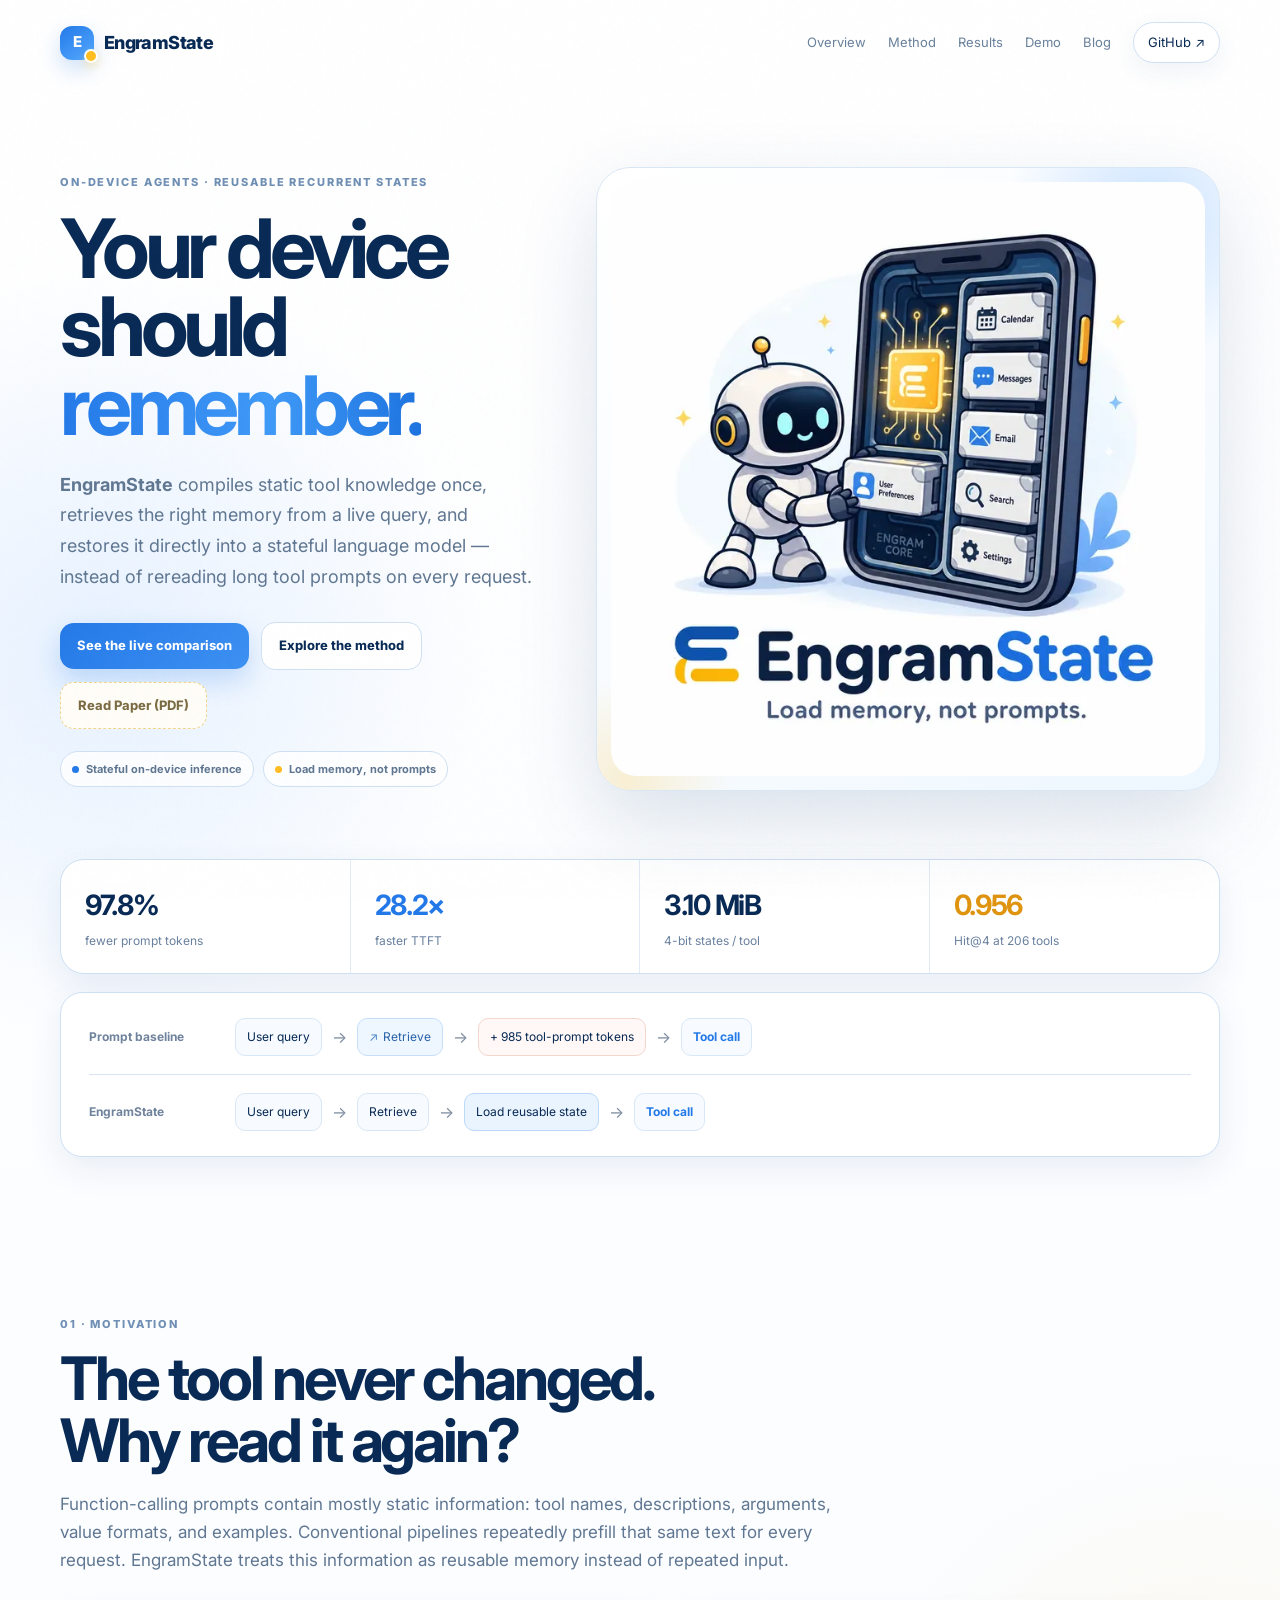
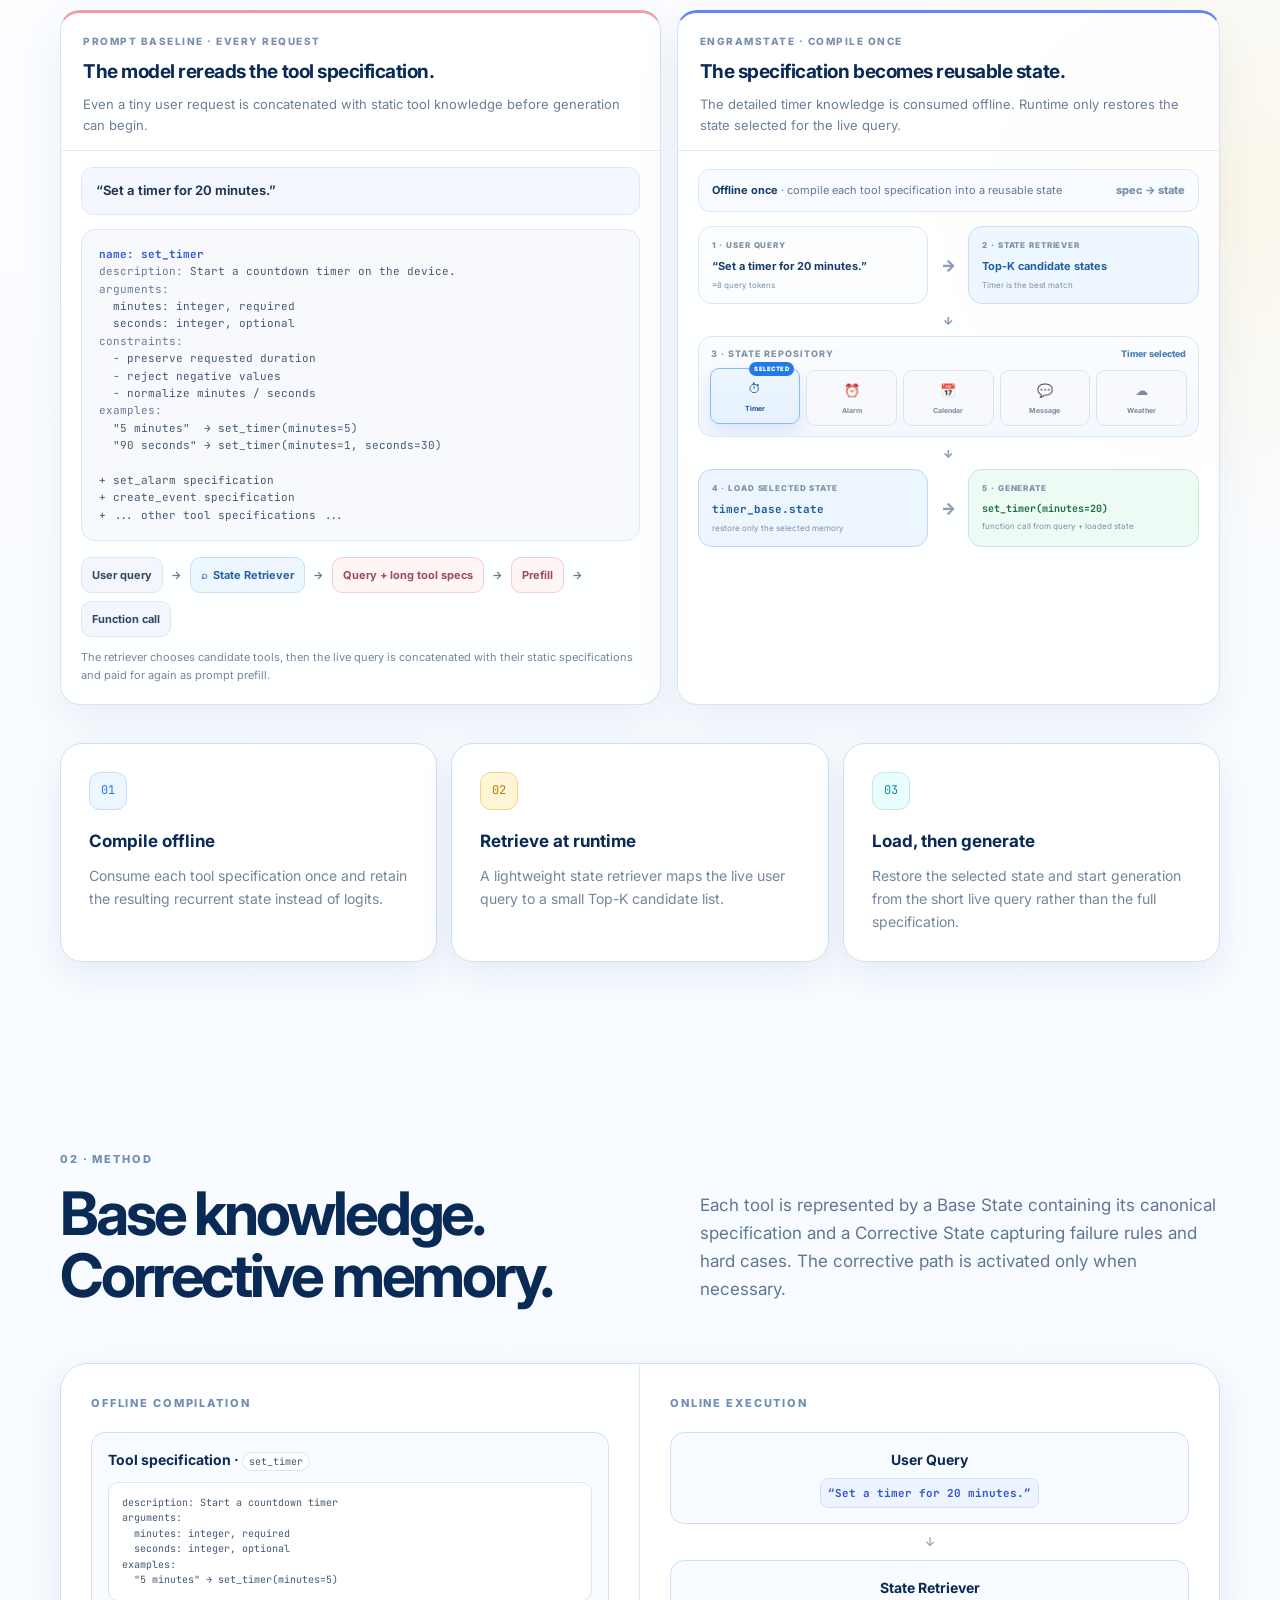
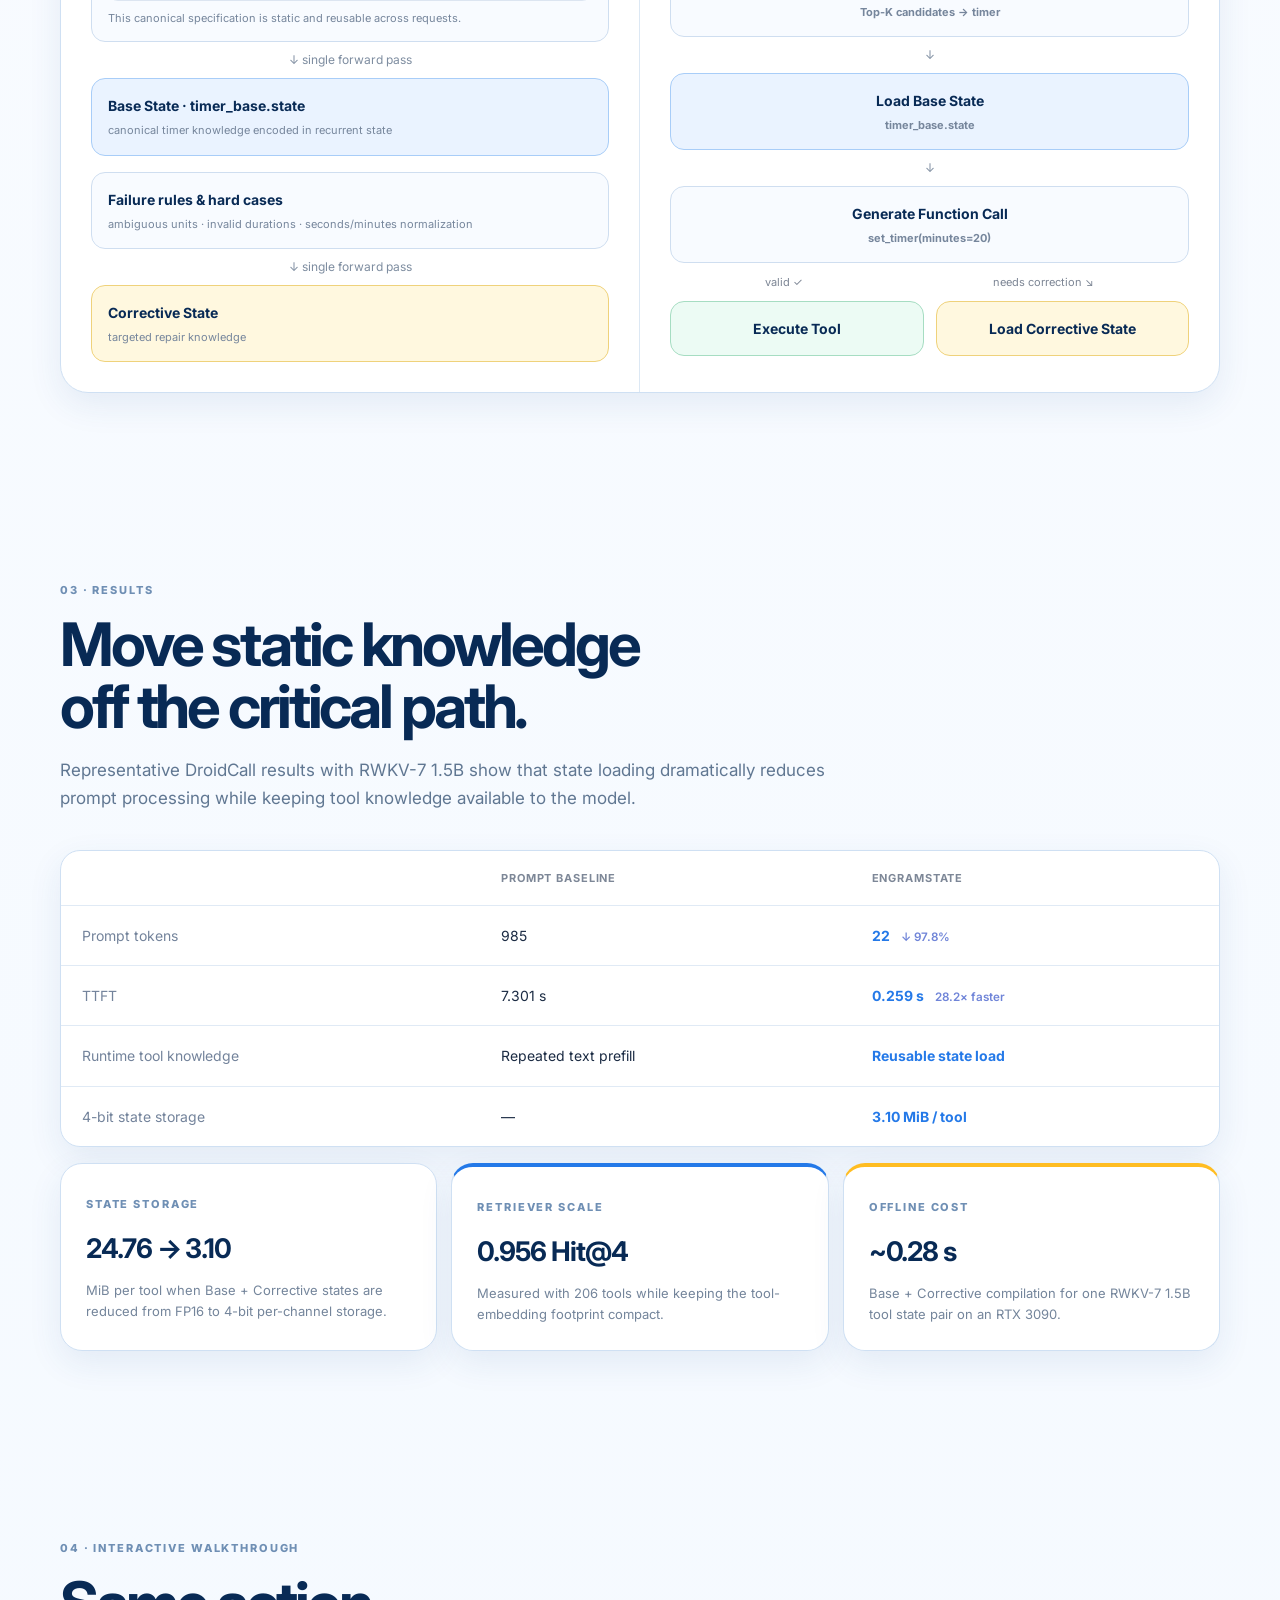
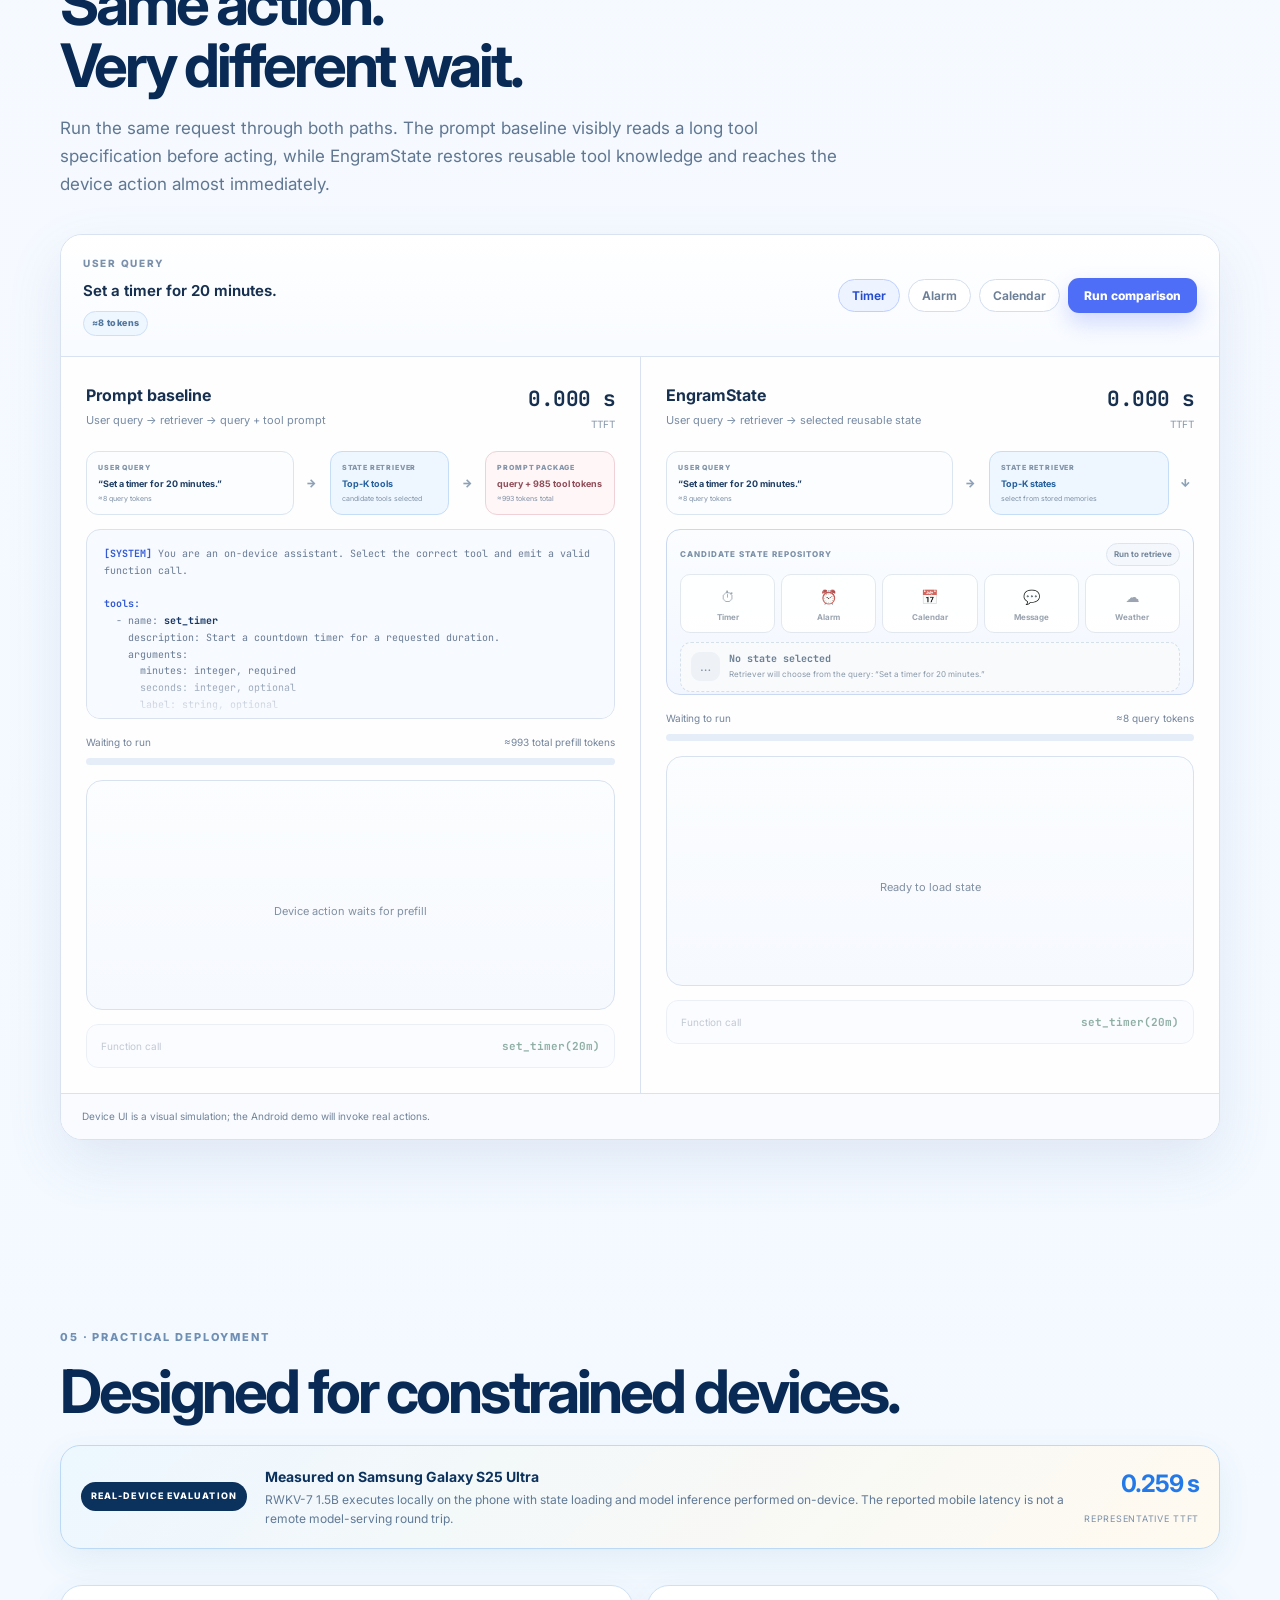
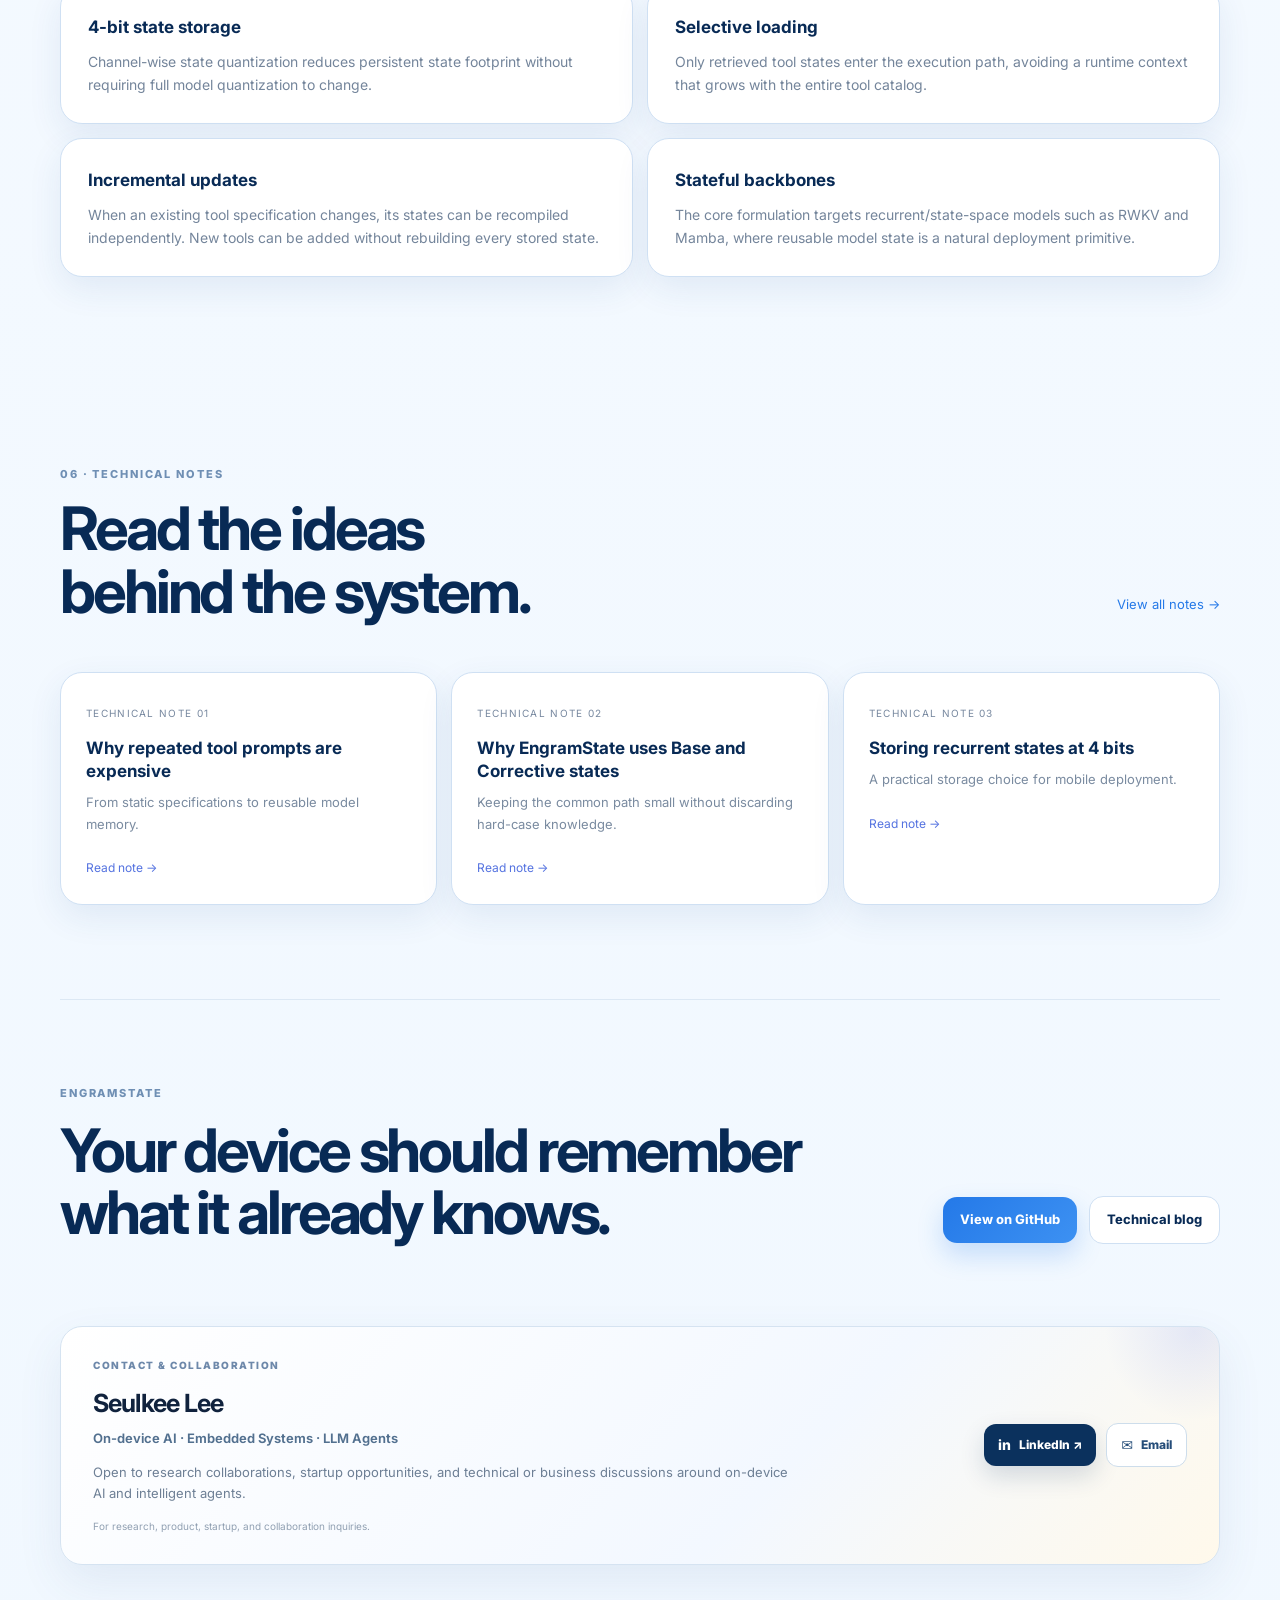
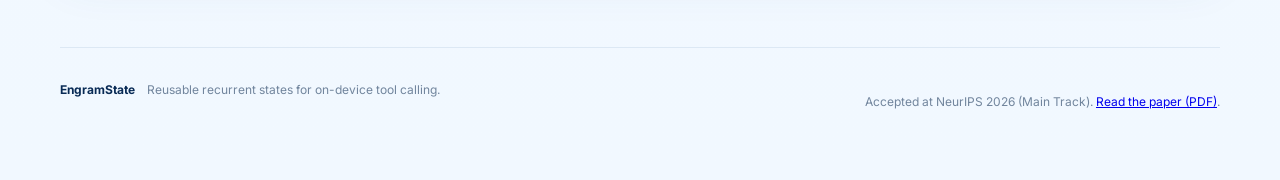
==== commit d4d1e75d: "Add camera-ready paper link and correct state storage figures" ====
--- a/docs/index.html
+++ b/docs/index.html
@@ -38,7 +38,7 @@
         <div class="cta-row">
           <a class="button primary" href="#demo">See the live comparison</a>
           <a class="button secondary" href="#method">Explore the method</a>
-          <a class="button ghost disabled" aria-disabled="true">Paper · coming at release</a>
+          <a class="button ghost" href="./EngramState_NeurIPS2026.pdf" target="_blank" rel="noopener noreferrer">Read Paper (PDF)</a>
         </div>
         <div class="hero-badges">
           <span class="hero-badge">Stateful on-device inference</span>
@@ -56,7 +56,7 @@
       <div class="hero-metrics">
         <div><strong>97.8%</strong><span>fewer prompt tokens</span></div>
         <div><strong>28.2×</strong><span>faster TTFT</span></div>
-        <div><strong>6.19 MiB</strong><span>4-bit states / tool</span></div>
+        <div><strong>3.10 MiB</strong><span>4-bit states / tool</span></div>
         <div><strong>0.956</strong><span>Hit@4 at 206 tools</span></div>
       </div>
 
@@ -184,13 +184,13 @@
             <tr><td>Prompt tokens</td><td>985</td><td class="win">22 <small>↓ 97.8%</small></td></tr>
             <tr><td>TTFT</td><td>7.301 s</td><td class="win">0.259 s <small>28.2× faster</small></td></tr>
             <tr><td>Runtime tool knowledge</td><td>Repeated text prefill</td><td class="win">Reusable state load</td></tr>
-            <tr><td>4-bit state storage</td><td>—</td><td class="win">6.19 MiB / tool</td></tr>
+            <tr><td>4-bit state storage</td><td>—</td><td class="win">3.10 MiB / tool</td></tr>
           </tbody>
         </table>
       </div>
 
       <div class="results-grid">
-        <article><span class="mini-label">STATE STORAGE</span><strong>24.76 → 6.19</strong><p>MiB per tool when Base + Corrective states are reduced from FP16 to 4-bit per-channel storage.</p></article>
+        <article><span class="mini-label">STATE STORAGE</span><strong>24.76 → 3.10</strong><p>MiB per tool when Base + Corrective states are reduced from FP16 to 4-bit per-channel storage.</p></article>
         <article><span class="mini-label">RETRIEVER SCALE</span><strong>0.956 Hit@4</strong><p>Measured with 206 tools while keeping the tool-embedding footprint compact.</p></article>
         <article><span class="mini-label">OFFLINE COST</span><strong>~0.28 s</strong><p>Base + Corrective compilation for one RWKV-7 1.5B tool state pair on an RTX 3090.</p></article>
       </div>
@@ -231,7 +231,7 @@
 
   <footer class="shell">
     <div><b>EngramState</b><span>Reusable recurrent states for on-device tool calling.</span></div>
-    <p>Paper & citation metadata will be added at public release.</p>
+    <p>Accepted at NeurIPS 2026 (Main Track). <a href="./EngramState_NeurIPS2026.pdf" target="_blank" rel="noopener noreferrer">Read the paper (PDF)</a>.</p>
   </footer>
 
   <script src="./hero-loader.js"></script>
